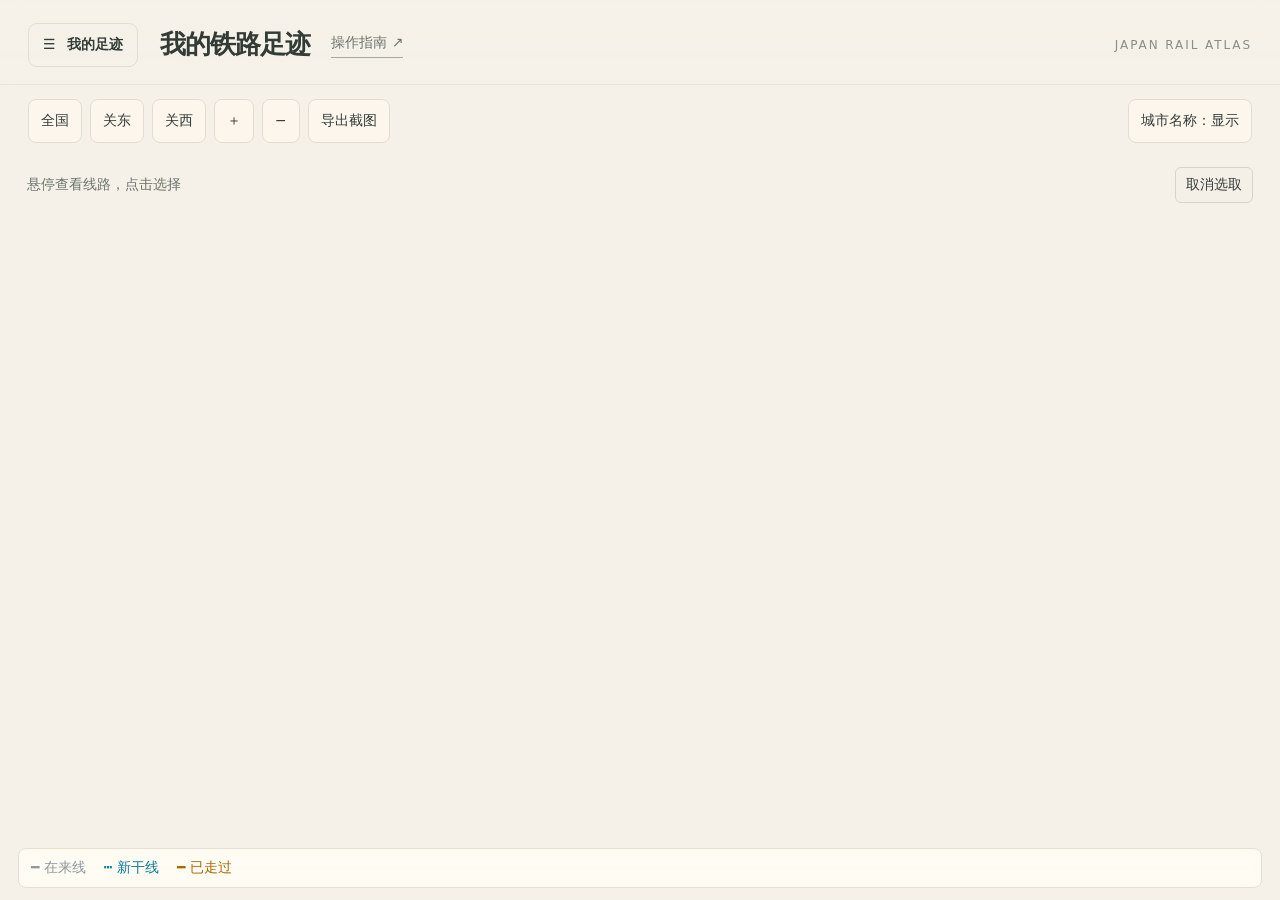
==== index.html @ 33109a73 "Publish Japan Rail Atlas for GitHub Pages" ====
<!doctype html><html lang="zh-CN"><head><meta http-equiv="Content-Security-Policy" content="default-src 'self'; script-src 'self'; style-src 'self' 'unsafe-inline'; img-src 'self' data: blob:; connect-src 'self'; object-src 'none'; base-uri 'self'; form-action 'none'"><meta name="referrer" content="strict-origin-when-cross-origin"><meta charset="utf-8"><meta name="viewport" content="width=device-width,initial-scale=1"><meta name="description" content="探索日本全国铁路，记录走过的线路与区间，查看覆盖率和旅行称号。"><title>日本铁路足迹 · Rail Atlas</title><link rel="icon" type="image/svg+xml" href="data:image/svg+xml,%3Csvg xmlns='http://www.w3.org/2000/svg' viewBox='0 0 32 32'%3E%3Crect width='32' height='32' rx='6' fill='%23113f49'/%3E%3Cpath d='M10 4v24M22 4v24M10 10h12M10 18h12M10 26h12' stroke='%23f6b84a' stroke-width='3'/%3E%3C/svg%3E"><link rel="stylesheet" href="style.css"><link rel="stylesheet" href="honors.css"><link rel="stylesheet" href="drawer.css"><link rel="stylesheet" href="atelier.css"><link rel="stylesheet" href="export.css"><link rel="stylesheet" href="polish.css"></head><body>
<header class="atlas-header"><button id="toggle-sidebar" class="drawer-toggle" aria-controls="sidebar" aria-expanded="false"><span aria-hidden="true">☰</span> 我的足迹</button><h1>我的铁路足迹</h1><a class="guide-link" href="guide.html">操作指南 <span aria-hidden="true">↗</span></a><span class="header-signature">JAPAN RAIL ATLAS</span></header>
<main><aside id="sidebar" aria-label="我的足迹" hidden><div class="drawer-heading"><h2>我的足迹</h2><button id="close-sidebar" aria-label="收起侧边栏">×</button></div><section class="stats"><span>全国覆盖率</span><strong id="ratio">0.00%</strong><progress id="progress" max="100" value="0"></progress><p id="distance">正在载入铁路数据…</p><div class="rank-heading"><span id="rank-medal" class="rank-medal" aria-hidden="true"></span><div><div class="award" id="title">旅程待启</div><small id="rank-metal"></small></div></div><div id="extra-honors" aria-live="polite"></div><p id="next-title"></p></section>
<section class="regional"><h3>JR 六区踏破</h3><div id="region-progress"></div><p id="secret-progress"></p></section></aside>
<section class="map-area"><nav aria-label="地图控制"><button data-view="all">全国</button><button data-view="tokyo">关东</button><button data-view="kansai">关西</button><button id="plus" aria-label="放大">＋</button><button id="minus" aria-label="缩小">−</button><button id="open-export">导出截图</button><button id="toggle-cities" aria-pressed="true">城市名称：显示</button></nav><div id="mapwrap"><svg id="map" role="img" aria-label="日本铁路地图，可拖动缩放、点击线路"></svg><div id="nearby" hidden></div><section id="line-card" class="line-card" role="dialog" aria-modal="false" aria-labelledby="line-name" hidden><div class="card-heading"><div><span class="eyebrow">YOUR NEXT MEMORY</span><h2 id="line-name"></h2><p id="line-info"></p></div><button id="close-card" aria-label="关闭线路卡片">×</button></div><div class="card-body"><p id="notice" role="status" aria-live="polite"></p><section class="journey"><h3>添加已乘区间</h3><label for="board">上车站</label><input id="board" type="search" list="board-stations" placeholder="输入站名查找或选择" autocomplete="off"><datalist id="board-stations"></datalist><label for="alight">下车站</label><input id="alight" type="search" list="alight-stations" placeholder="输入站名查找或选择" autocomplete="off"><datalist id="alight-stations"></datalist><p id="journey-info" role="status"></p><div class="actions"><button id="mark-journey" class="primary" disabled>＋ 添加这段</button><button id="remove-journey">清空选择</button></div><div class="actions whole-line-actions"><button id="fit">定位这条线</button><button class="primary" id="mark-line">标记整线</button><button id="unmark-line">取消标记整线</button></div><div id="journey-list" aria-live="polite"></div></section><details class="switch-line"><summary>查找其他线路</summary><label for="search">查找线路或运营商</label><input id="search" type="search" placeholder="例如 山手、近畿、東海道"><label for="choice">线路</label><select id="choice"></select><p id="search-count" class="muted"></p></details><details class="more-actions"><summary>更多操作</summary><p id="line-progress"></p><label class="check"><input type="checkbox" id="section-mode">在地图上选择区间</label><label for="section-choice">选择区间</label><select id="section-choice"><option value="">请选择区间</option></select><section id="section-panel" hidden><h3 id="section-name"></h3><p id="section-info"></p><button id="mark-section">标记这个区间</button></section><details><summary>沿线车站</summary><p id="stations"></p></details>
</details></div></section><div class="hoverbar"><span id="hover" role="status">悬停查看线路，点击选择</span><button id="clear-selection">取消选取</button></div><div class="legend"><span>━ 在来线</span><span>┅ 新干线</span><span class="gold">━ 已走过</span></div></div></section></main>
<dialog id="export-dialog" aria-labelledby="export-heading"><div class="export-heading"><div><span class="eyebrow">A JOURNEY TO KEEP</span><h2 id="export-heading">把旅程收藏成一张图</h2></div><button id="close-export" aria-label="关闭截图导出">×</button></div><label for="export-range">截图范围</label><select id="export-range"><option value="national">日本全图</option><option value="current">当前地图范围</option><option value="custom">自定义框选</option></select><button id="choose-crop" hidden>在地图上框选</button><p id="crop-summary"></p><label class="check"><input type="checkbox" id="include-honors" checked>显示覆盖率与荣誉称号</label><div class="actions"><button id="render-export" class="primary">生成预览</button><button id="download-export" disabled>下载 PNG</button></div><p id="export-status" role="status" aria-live="polite"></p><img id="export-preview" alt="铁路足迹截图预览" hidden><section class="backup"><h3>足迹备份</h3><p class="backup-help">保存已乘线路与区间，换个设备也能续写旅程。</p><div class="actions"><button id="export">下载足迹文件</button><button id="import">上传足迹文件</button></div><input id="file" type="file" accept=".json,application/json" hidden><div id="import-preview" hidden><p id="import-info"></p><button id="apply-import" class="primary">合并导入</button><button id="cancel-import">取消</button></div><p id="backup-status" role="status" aria-live="polite"></p></section></dialog><noscript>请启用JavaScript以使用地图与足迹功能。</noscript><script src="d3.min.js"></script><script src="data.js"></script><script src="journey.js"></script><script src="cities.js"></script><script src="secret-lines.js"></script><script src="honors.js"></script><script src="picking.js"></script><script src="app.js"></script><script src="export.js"></script><script src="polish.js"></script></body></html>
---- style.css ----
[hidden]{display:none!important}*{box-sizing:border-box}body{margin:0;color:#173a43;background:#edf3f4;font:16px/1.55 system-ui,"Microsoft YaHei",sans-serif}header{padding:18px 26px;background:#103d49;color:white;display:flex;align-items:center;justify-content:space-between;gap:16px}h1{font-size:24px;font-weight:500;margin:4px 0}.brand{font-size:12px;letter-spacing:.14em;color:#c5dbde}.edition{font-size:14px;color:#c5dbde}main{display:grid;grid-template-columns:340px minmax(0,1fr)}aside{background:white;padding:22px;max-height:calc(100dvh - 145px);overflow:auto}h2{font-size:23px;margin:14px 0 4px}h3{font-size:17px}p{margin:8px 0;font-size:14px}label{display:block;font-size:14px;margin:14px 0 5px}select,input[type=search]{width:100%;font:inherit;padding:10px;border:1px solid #b8cbd0;border-radius:6px;background:white;color:inherit}button{font:inherit;font-size:14px;padding:10px 12px;cursor:pointer;border:1px solid #b8cbd0;border-radius:6px;background:white;color:#173a43}button:hover{background:#edf6f7}button:focus-visible,input:focus-visible,select:focus-visible{outline:3px solid #dd9c2e;outline-offset:2px}button:disabled{opacity:.45;cursor:default}.primary{background:#126a7b;color:white}.primary:hover{background:#0e5260}.actions{display:flex;flex-wrap:wrap;gap:7px}.stats{padding-bottom:20px;border-bottom:1px solid #d4e0e3;margin-bottom:20px}.stats>span{font-size:14px}.stats strong{display:block;font-size:46px;font-weight:500;letter-spacing:-.04em}.stats progress{display:block;width:100%;height:8px;accent-color:#b97a0c}.award{display:inline-block;background:#fff1d2;color:#6c4600;padding:5px 13px;margin:12px 0 0;border-radius:20px;font-weight:600}.muted,details{color:#526b73;font-size:14px}details{margin:14px 0}summary{cursor:pointer}.check{display:flex;align-items:center;gap:8px}.check input{width:18px;height:18px}#section-panel{border-left:3px solid #d4992b;padding-left:12px}.backup{border-top:1px solid #d4e0e3;margin-top:20px}#notice{color:#914300;overflow-wrap:anywhere}.map-area{min-width:0;background:#dfedf1;position:relative}.map-area nav{display:flex;gap:7px;padding:12px;flex-wrap:wrap}#mapwrap{height:calc(100dvh - 200px);min-height:470px;position:relative;overflow:hidden}svg{width:100%;height:100%;touch-action:none}#hover{position:absolute;top:5px;left:18px;right:18px;background:#fffffff0;padding:9px 12px;border-radius:6px;font-size:14px;pointer-events:none}.legend{position:absolute;bottom:12px;left:18px;right:18px;display:flex;gap:18px;background:#fffffff0;padding:8px 12px;font-size:14px;pointer-events:none}.gold{color:#a76800}.land{fill:#f6f8f4;stroke:#c0d2d1;stroke-width:.7}.route{fill:none;stroke:#527f84;stroke-width:1.3;vector-effect:non-scaling-stroke;pointer-events:none}.fast{stroke:#087a98;stroke-width:4}.core{fill:none;stroke:white;stroke-width:1.1;stroke-dasharray:5 4;vector-effect:non-scaling-stroke;pointer-events:none}.selected{fill:none;stroke:#046f87;stroke-width:4;vector-effect:non-scaling-stroke;pointer-events:none}.travel{fill:none;stroke:#d69a28;stroke-width:5;vector-effect:non-scaling-stroke;pointer-events:none}.hit,.section-hit{fill:none;stroke:transparent;stroke-width:12;vector-effect:non-scaling-stroke;cursor:pointer}.section-hit:hover{stroke:#e76a39;stroke-width:5}.station{fill:white;stroke:#126a7b;stroke-width:1.5}.station-label{font-size:12px;fill:#173a43;stroke:#f6f8f4;stroke-width:3;paint-order:stroke;pointer-events:none}footer{padding:12px 24px;font-size:12px}a{color:#086d85}#import-preview{background:#edf6f7;padding:10px;margin-top:10px}@media(max-width:760px){header{padding:14px;display:block}.edition{display:block}main{display:flex;flex-direction:column}.map-area{order:-1}#mapwrap{height:52dvh;min-height:330px}aside{max-height:none;padding:18px}.stats strong{font-size:38px}footer{padding:12px 18px}.legend{gap:10px;font-size:12px}}

/* Journey-focused release */
.route:not(.fast){stroke:#a9b1b6;stroke-width:1.6}.hit{stroke-width:24}.stats{background:linear-gradient(135deg,#103d49,#146376);color:#fff;padding:22px;border-radius:14px}.stats strong{font-size:64px;font-weight:850;line-height:1.15;letter-spacing:-.055em;margin:8px 0}.stats .award{font-size:26px;font-weight:850;background:#ffd16a;color:#493000;padding:8px 18px;border-radius:8px}.stats p,.stats details{color:#deedf0}.stats>span{font-weight:600}.stats details{font-size:13px}.journey{padding:15px 0;border-bottom:1px solid #d4e0e3;margin-bottom:16px}.journey h3{margin:4px 0}.journey-preview{fill:none;stroke:#ef7739;stroke-width:6;vector-effect:non-scaling-stroke;pointer-events:none}.city-layer{pointer-events:none}.city-label{font:600 12px system-ui;fill:#4a535a;stroke:#fff;stroke-width:3.5;paint-order:stroke}.city-dot{fill:#596d77;stroke:white;stroke-width:1}.city-leader{stroke:#758c97;stroke-width:.7;opacity:.65}#nearby{position:absolute;z-index:4;top:52px;left:18px;max-width:360px;max-height:270px;overflow:auto;padding:12px;background:#fff;border:1px solid #a8c0c8;border-radius:8px;box-shadow:0 5px 20px #173a4328}#nearby button{display:block;width:100%;text-align:left;margin:4px 0}#nearby p{margin:0 0 5px}.stats progress{margin:12px 0}@media(max-width:760px){.stats strong{font-size:58px}.stats .award{font-size:26px}} 

.legend span:first-child{color:#8c999f}.legend span:nth-child(2){color:#087a98}

#toggle-cities{margin-left:auto;white-space:nowrap}#toggle-cities[aria-pressed="false"]{background:#edf3f4;color:#60747b}.trip-row{padding:10px 0;border-bottom:1px solid #d4e0e3;display:flex;align-items:center;gap:8px}.trip-row .trip-preview{flex:1;text-align:left;border:0;background:#edf6f7}.trip-row .trip-remove{color:#8f3d1f}.trip-row small{display:block;font-size:12px}.trip-empty{color:#63777e;font-size:14px}#journey-list h4{margin:18px 0 5px;font-size:15px}

.hoverbar{position:absolute;top:5px;left:18px;right:18px;display:flex;align-items:center;gap:10px;background:#fffffff0;border-radius:6px;padding:6px 9px}.hoverbar #hover{position:static;flex:1;padding:0;background:none;min-width:0}.hoverbar button{flex-shrink:0;padding:6px 10px}input:disabled{opacity:.5}
---- honors.css ----
body{--rank-dark:#33424a;--rank-page:#edf1f3;--rank-light:#9caeb8;--rank-shade:#354852;background:var(--rank-page)}
header{background:var(--rank-dark)}.brand,.edition{color:#fff;opacity:.82}.map-area{background:var(--rank-page)}aside{background:linear-gradient(var(--rank-page),#fff 850px)}
.stats{background:linear-gradient(135deg,var(--rank-dark),#172832);border:1px solid var(--rank-shade);box-shadow:0 9px 24px #18313a18}.stats .award{background:none;color:white;padding:0;margin:0;font-size:24px;line-height:1.35;border-radius:0}.rank-heading{display:flex;align-items:center;gap:12px;margin:18px 0 12px}.rank-heading>div{min-width:0}.rank-heading small{display:block;color:#e8ecf1;margin-top:5px;font-size:11px;letter-spacing:.06em}
.rank-medal{flex:0 0 58px;width:58px;height:66px;display:grid;place-items:center;position:relative;color:var(--rank-dark);border:2px solid var(--rank-light);border-radius:17px 17px 23px 23px;background:repeating-linear-gradient(112deg,#ffffff00 0px,#ffffff22 1px,#0000000d 2px,#ffffff00 3px),linear-gradient(135deg,var(--rank-shade) 0%,var(--rank-light) 30%,#fff 43%,var(--rank-light) 48%,var(--rank-shade) 70%,var(--rank-light) 100%);box-shadow:inset 0 0 0 3px #ffffff66,inset 0 0 0 5px #00000030,0 4px 8px #0005}.rank-medal svg{width:36px;height:36px;filter:drop-shadow(0 1px 0 #fff9)}[data-rank=complete] .rank-medal{background:linear-gradient(125deg,#938bad,#d5f7f0 25%,#fff 42%,#e8c9ee 56%,#d5e6ff 78%,#ba97b8)}
#extra-honors{display:flex;flex-wrap:wrap;gap:7px;margin:12px 0}.extra-honor{font-size:13px;font-weight:750;padding:5px 9px;border-radius:6px;border:1px solid #ffe7ac;background:#fff0cb;color:#584119;box-shadow:inset 0 1px #fff}.regional{border-bottom:1px solid #d4e0e3;padding-bottom:18px;margin-bottom:22px}.regional h3{margin:0 0 4px}.regional>p{font-size:12px;color:#536971}#region-progress{display:grid;grid-template-columns:repeat(2,minmax(0,1fr));gap:8px;margin:12px 0}.region-card{padding:10px 8px;border:1px solid #cbd7dc;background:#ffffffd9;border-radius:8px}.region-card>div{display:flex;justify-content:space-between;gap:3px;font-size:12px}.region-card b{color:var(--rank-dark);font-variant-numeric:tabular-nums}.region-card progress{display:block;width:100%;height:6px;margin:7px 0;accent-color:var(--rank-dark)}.region-card small{display:block;font-size:10px;color:#566971}.region-card.unlocked{border-color:#b68a34;background:#fff7df}#secret-progress{font-weight:700;color:var(--rank-dark);font-size:13px}#secret-lines{padding-left:20px;font-size:13px}.regional details{font-size:12px}.regional details p{font-size:12px}.rank-gallery-link{color:#edf5ff;font-size:12px}
---- drawer.css ----
main{display:block}body{height:100dvh;display:flex;flex-direction:column;overflow:hidden}header{flex-shrink:0;padding:14px 22px;gap:12px}header h1{font-size:22px}.drawer-toggle{margin-left:auto;flex-shrink:0;background:#ffffff18;color:white;border-color:#ffffff65}.drawer-toggle:hover{background:#ffffff30}main{flex:1;min-height:0}.map-area{height:100%;display:flex;flex-direction:column}.map-area nav{flex-shrink:0}#mapwrap{flex:1;height:auto;min-height:0}footer{flex-shrink:0;padding:8px 20px;font-size:11px}
aside#sidebar{position:fixed;z-index:30;top:0;bottom:0;left:0;width:min(370px,calc(100vw - 32px));height:100dvh;max-height:none;overflow:auto;overscroll-behavior:contain;box-shadow:10px 0 35px #122c4350;padding:0 20px 24px;border-right:1px solid #c5d2d6}.drawer-heading{position:sticky;top:0;z-index:2;display:flex;align-items:center;justify-content:space-between;gap:12px;padding:14px 0;margin-bottom:14px;background:var(--rank-page)}.drawer-heading h2{font-size:18px;margin:0}.drawer-heading button{padding:7px 11px;font-size:18px}.station{pointer-events:none}#map{cursor:grab}#map.is-pickable{cursor:pointer}#map.is-dragging{cursor:grabbing}.hit{pointer-events:none}#nearby{max-width:min(370px,calc(100% - 36px))}
@media(max-width:760px){header{display:flex;padding:10px 12px}header h1{font-size:17px}.brand{font-size:9px;letter-spacing:.06em}.drawer-toggle{font-size:12px;padding:9px}.map-area{order:initial}#mapwrap{height:auto;min-height:0}.map-area nav{gap:5px;padding:8px}.map-area nav button{padding:8px;font-size:12px}footer{font-size:9px;padding:6px 12px}.hoverbar{left:10px;right:10px}.hoverbar #hover{font-size:12px}.legend{left:10px;right:10px}.drawer-heading{padding-top:max(14px,env(safe-area-inset-top))}}
---- atelier.css ----
:root{--paper:#f5f1e8;--ink:#343c38;--muted:#767c73;--line:#dcd8ce;--surface:#fffcf5}body{background:var(--paper);color:var(--ink);font-family:Inter,"PingFang SC","Microsoft YaHei",system-ui,sans-serif}header.atlas-header{background:transparent;color:var(--ink);padding:23px 28px 17px;display:flex;align-items:center;gap:22px;border-bottom:1px solid #ddd7ca80}header.atlas-header h1{font-size:26px;font-weight:850;letter-spacing:-.045em;line-height:1.3;margin:0}.drawer-toggle{margin:0;color:var(--ink);background:none;border:1px solid var(--line);border-radius:9px;padding:10px 14px;font-weight:650;white-space:nowrap}.drawer-toggle:hover{background:#eae4d8}.drawer-toggle span{margin-right:7px}.guide-link{font-size:14px;color:#6c736a;text-decoration:none;border-bottom:1px solid #a9aa9e;padding-bottom:3px;white-space:nowrap}.guide-link:hover{color:#2d4c40}.header-signature{margin-left:auto;color:#8a8d82;letter-spacing:.16em;font-size:12px}.map-area{background:var(--paper)}.map-area nav{padding:14px 28px;gap:8px}.map-area nav button{background:#fffaf0aa;border-color:var(--line);border-radius:8px;color:var(--ink)}.map-area nav button:hover{background:#e9e3d6}.land{fill:#faf8f1;stroke:#d4d0c5}.route:not(.fast){stroke:#b6b6ac}.fast{stroke:#567f82}.selected{stroke:#326a72}.hoverbar,.legend{background:#fffdf4df;color:#6b756b;border:1px solid #e5dfd2;backdrop-filter:blur(8px);border-radius:8px}.hoverbar button{background:transparent;border-color:#d5d4c9;color:var(--ink)}.city-label{fill:#7b8075;stroke:#faf8f1}.station-label{stroke:#faf8f1}.city-dot{fill:#858f83}.city-leader{stroke:#9da592}
aside#sidebar{background:var(--surface);border-color:var(--line);box-shadow:10px 0 45px #3c382520;width:min(360px,calc(100vw - 28px));padding:0 24px 28px}.drawer-heading{background:var(--surface);border-bottom:1px solid var(--line);margin-bottom:24px;padding:19px 0}.drawer-heading h2{font-weight:800;font-size:20px}.drawer-heading button,#close-card{border:0;background:transparent;color:#697165;font-size:22px;padding:6px 10px}.stats{background:none;border:0;box-shadow:none;border-radius:0;padding:0 0 26px;border-bottom:1px solid var(--line);color:var(--ink)}.stats>span{color:#72796c;font-size:14px;font-weight:500}.stats strong{font-size:68px;letter-spacing:-.065em;font-weight:800}.stats p,.stats details{color:#70766c}.stats .award{color:var(--ink);font-weight:750;font-size:23px}.rank-heading small{color:#81867b;font-size:12px}.stats progress{accent-color:var(--rank-shade);height:5px}.rank-medal{flex-basis:52px;width:52px;height:61px}.extra-honor{border-color:#cfc4a2;color:#76643d;background:#f3edda;font-size:12px}.regional{border:0;margin:26px 0 0;padding:0}.regional h3{font-size:15px;color:#697160;letter-spacing:.03em}.region-card{border-color:#e5dfd1;background:#fffdf7;padding:13px 10px}.region-card>div{font-size:14px}.region-card small{font-size:12px}.region-card.unlocked{background:#f4ecd5;border-color:#c9b581}#secret-progress{font-size:13px;font-weight:500;margin-top:20px}
.line-card{position:absolute;z-index:12;width:330px;max-width:calc(100% - 24px);max-height:calc(100% - 118px);display:flex;flex-direction:column;background:var(--surface);border:1px solid #dcd6c8;border-radius:14px;box-shadow:0 14px 45px #403a2526;overflow:hidden}.card-heading{display:flex;justify-content:space-between;align-items:flex-start;gap:8px;padding:18px 18px 12px;border-bottom:1px solid #e6e0d5;flex-shrink:0}.eyebrow{font-size:10px;letter-spacing:.13em;color:#8c917e}.card-heading h2{font-size:22px;line-height:1.3;margin:6px 0;font-weight:780;overflow-wrap:anywhere}.card-heading p{font-size:12px;color:#7b8176;margin:0}.card-body{padding:0 18px 18px;overflow:auto;overscroll-behavior:contain;min-height:0}.card-body .journey{padding:14px 0;margin:0;border:0}.journey h3{font-size:15px;font-weight:650}.line-card label{font-size:13px;margin-top:10px}.line-card input[type=search],.line-card select{font-size:14px;padding:9px;background:#fffdf8;border-color:#d7d6c9;color:#414e43}.line-card button{font-size:13px;border-color:#d7d6c9;color:#475444}.line-card .primary{background:#526a59;border-color:#526a59;color:#fff}.line-card .primary:hover{background:#3c5544}.line-card .actions{margin-top:10px}.line-card #journey-info{font-size:12px;color:#808875;min-height:19px}.line-card .trip-empty{font-size:12px}.line-card #journey-list h4{font-size:13px;margin-top:14px}.line-card .trip-row{padding:6px 0}.line-card .trip-preview{background:#f0eee3}.line-card details{border-top:1px solid #e6e0d5;margin:10px 0 0;padding-top:10px;font-size:13px}.line-card summary{color:#6a7561}.line-card .backup{margin-top:14px}.line-card #notice{font-size:13px}.line-card #search-count{font-size:12px}#nearby{z-index:13;background:var(--surface);border-color:#dcd6c8;box-shadow:0 14px 45px #403a2526;border-radius:12px;max-height:calc(100% - 118px);width:310px;margin:0}#nearby button{background:#fffdf8;border-color:#e1dfd2;font-size:13px;color:#485b4a}
@media(max-width:760px){header.atlas-header{padding:13px 12px;gap:12px;flex-wrap:wrap}header.atlas-header h1{font-size:21px}.header-signature{display:none}.drawer-toggle{font-size:12px;padding:8px 10px}.drawer-toggle span{margin-right:3px}.guide-link{font-size:12px;margin-left:auto}.map-area nav{padding:10px 12px}.hoverbar{top:0}.hoverbar #hover{font-size:12px}.legend{font-size:11px;gap:12px}.stats strong{font-size:60px}}@media(max-width:600px){.line-card{bottom:46px;top:auto!important;left:12px!important;width:calc(100% - 24px);max-height:48%;border-radius:16px}.card-heading{padding:12px 16px 10px}.card-heading h2{font-size:19px;margin:4px 0}.eyebrow{display:none}.card-body{padding:0 16px 16px}.card-body .journey{padding-top:10px}.card-body .journey>h3{display:none}.line-card .journey label{margin-top:7px}.line-card #journey-list h4{margin-top:9px}#nearby{max-height:48%;bottom:46px;top:auto!important;left:12px!important;width:calc(100% - 24px);max-width:none}.line-card input[type=search]{font-size:16px}header.atlas-header h1{font-size:19px;letter-spacing:-.05em}}@media(max-width:370px){header.atlas-header{gap:8px}header.atlas-header h1{font-size:17px}.guide-link{font-size:12px}.drawer-toggle{padding:7px 8px}}

@media(min-width:601px){.line-card{max-height:min(570px,calc(100% - 118px))}}
@media(max-width:600px){.line-card .journey{display:grid;grid-template-columns:minmax(0,1fr) minmax(0,1fr);column-gap:12px}.line-card label[for=board]{grid-column:1;grid-row:1}.line-card label[for=alight]{grid-column:2;grid-row:1}.line-card #board{grid-column:1;grid-row:2;min-width:0}.line-card #alight{grid-column:2;grid-row:2;min-width:0}.line-card #journey-info,.line-card .journey>.actions,.line-card #journey-list{grid-column:1 / -1}.line-card #journey-list h4{margin-top:10px}.line-card .journey>.actions{margin-top:0}.line-card .journey datalist{display:none}}
---- export.css ----
.hoverbar{background:transparent;border:0;box-shadow:none;backdrop-filter:none;pointer-events:none}.hoverbar #hover{background:transparent;font-weight:500;text-shadow:0 1px 3px #f5f1e8,0 0 5px #f5f1e8}.hoverbar button{pointer-events:auto;background:#f5f1e8aa}#hover[data-kind="2"]{color:#247044;font-weight:800}#hover[data-kind="1"]{color:#216daa;font-weight:800}#hover[data-kind="5"]{color:#161616;font-weight:800}.whole-line-actions{border-top:1px solid #dfdccf;padding-top:10px;grid-column:1 / -1}.whole-line-actions button{flex:1;white-space:nowrap;padding:8px 5px;font-size:12px}.whole-line-actions .primary{background:#eef0e5;color:#45624b;border-color:#c9d1bf}
#export-dialog{width:min(520px,calc(100vw - 28px));max-height:90dvh;overflow:auto;border:1px solid #dbd5c7;border-radius:18px;padding:22px;background:#fffcf5;color:#343c38;box-shadow:0 20px 80px #2729193d}#export-dialog::backdrop{background:#29332466;backdrop-filter:blur(3px)}.export-heading{display:flex;justify-content:space-between;gap:15px;align-items:flex-start}.export-heading h2{font-size:23px;margin:6px 0}.export-heading button{border:0;background:none;font-size:22px}#export-dialog select{background:#fffdf8;border-color:#d8d6c9;font-size:15px}#export-dialog .primary{background:#526a59;border-color:#526a59}#export-dialog button{font-size:14px}#export-dialog .check{margin:18px 0}#export-preview{width:100%;height:auto;display:block;margin-top:18px;border:1px solid #e0dbce;border-radius:8px}#export-status,#crop-summary{font-size:13px;color:#737d6b}#choose-crop{margin-top:10px}.crop-layer{position:absolute;inset:0;z-index:24;cursor:crosshair;touch-action:none;overflow:hidden}.crop-rect{position:absolute;border:2px solid #4c7458;box-shadow:0 0 0 3000px #29332455;pointer-events:none;min-width:1px;min-height:1px}.crop-toolbar{position:absolute;top:12px;left:50%;transform:translateX(-50%);z-index:25;background:#fffcf5;border:1px solid #d4d4c3;padding:10px 12px;border-radius:10px;display:flex;align-items:center;gap:10px;box-shadow:0 5px 25px #3332;white-space:nowrap}.crop-toolbar span{font-size:13px}.crop-toolbar button{padding:8px;font-size:13px}@media(max-width:600px){.crop-toolbar{left:10px;right:10px;transform:none;flex-wrap:wrap;justify-content:center;white-space:normal}.crop-toolbar span{width:100%;text-align:center}#export-dialog{padding:18px}.export-heading h2{font-size:21px}.map-area nav{gap:5px}.map-area nav #toggle-cities{margin-left:0}}

#export-dialog .backup{border-top:1px solid #ddd6c7;margin-top:24px;padding-top:18px}#export-dialog .backup h3{font-size:17px;margin:0 0 8px}.backup-help,#backup-status,#import-info{font-size:13px;line-height:1.7;color:#737d6b}#export-dialog .backup button{flex:1}#import-preview{margin-top:12px;padding:12px;background:#f1eddf;border-radius:8px}
---- polish.css ----
/* ============================================================
   polish.css — 视觉精修与微交互层
   叠加于 atelier.css / export.css 之后，不改变既有结构，
   只做：设计令牌统一、动效手感、无障碍焦点、优雅降级。
   ============================================================ */

:root {
  /* 精修后的暖纸调色板（在原有基础上收敛对比与温度） */
  --paper: #f5f1e8;
  --paper-soft: #faf7f0;
  --surface: #fffcf5;
  --ink: #333b37;
  --ink-strong: #232a27;
  --muted: #767c73;
  --muted-soft: #969b8f;
  --line: #e2ddd1;
  --line-soft: #ebe6da;
  --moss: #526a59;
  --moss-deep: #3c5544;
  --moss-tint: #eef2ea;
  --gold: #b79755;
  --gold-soft: #d9c08a;
  --gold-ink: #6c4b1c;
  --shinkansen: #4d7d86;
  --jr: #5a7f6d;

  /* 动效节奏 */
  --ease-out: cubic-bezier(.22, .61, .36, 1);
  --ease-spring: cubic-bezier(.34, 1.56, .64, 1);
  --dur-fast: 140ms;
  --dur-med: 260ms;
  --dur-slow: 460ms;

  /* 阴影层级 */
  --shadow-1: 0 1px 2px rgba(60, 58, 37, .06);
  --shadow-2: 0 4px 14px rgba(60, 58, 37, .08);
  --shadow-3: 0 14px 40px rgba(60, 58, 37, .14);
  --shadow-4: 0 22px 70px rgba(60, 58, 37, .20);
}

/* ---------- 基底 ---------- */
html { -webkit-font-smoothing: antialiased; text-rendering: optimizeLegibility; }
body {
  font-variant-numeric: tabular-nums;
  letter-spacing: .002em;
}

/* ---------- 顶栏 ---------- */
header.atlas-header {
  background: linear-gradient(180deg, rgba(245, 241, 232, .92), rgba(245, 241, 232, .72));
  backdrop-filter: saturate(1.1) blur(10px);
  -webkit-backdrop-filter: saturate(1.1) blur(10px);
  position: relative;
  z-index: 20;
}

/* ---------- 按钮手感 ---------- */
.map-area nav button,
.drawer-toggle,
.guide-link,
.line-card button,
#export-dialog button,
.region-card,
.hoverbar button,
#nearby button {
  transition:
    transform var(--dur-fast) var(--ease-out),
    background-color var(--dur-fast) var(--ease-out),
    border-color var(--dur-fast) var(--ease-out),
    box-shadow var(--dur-med) var(--ease-out),
    color var(--dur-fast) var(--ease-out);
  will-change: transform;
}

.map-area nav button:hover,
.hoverbar button:hover,
#nearby button:hover {
  transform: translateY(-1px);
  box-shadow: var(--shadow-2);
}
.map-area nav button:active,
.hoverbar button:active,
#nearby button:active,
.line-card button:active,
#export-dialog button:active,
.drawer-toggle:active {
  transform: translateY(0) scale(.97);
  transition-duration: 60ms;
}

/* 主操作按钮：柔和抬升 + 微光 */
.primary {
  position: relative;
  box-shadow: inset 0 1px 0 rgba(255, 255, 255, .18), var(--shadow-1);
}
.primary:hover {
  transform: translateY(-1px);
  box-shadow: inset 0 1px 0 rgba(255, 255, 255, .2), var(--shadow-2);
}
.primary:active { transform: translateY(0) scale(.98); }

/* ---------- 焦点态（键盘可达） ---------- */
button:focus-visible,
input:focus-visible,
select:focus-visible,
a:focus-visible,
summary:focus-visible,
svg:focus-visible {
  outline: 2px solid var(--gold);
  outline-offset: 2px;
  border-radius: 6px;
}

/* ---------- 覆盖率数字 ---------- */
.stats strong {
  letter-spacing: -.065em;
  background: linear-gradient(180deg, var(--ink-strong) 0%, #4a524c 100%);
  -webkit-background-clip: text;
  background-clip: text;
  -webkit-text-fill-color: transparent;
}

/* 进度条：平滑增长 + 端点圆润 + 柔和光晕 */
.stats progress {
  height: 6px;
  border-radius: 999px;
  overflow: hidden;
  appearance: none;
  -webkit-appearance: none;
  border: 0;
  background: #e7e2d5;
}
.stats progress::-webkit-progress-bar { background: #e7e2d5; border-radius: 999px; }
.stats progress::-webkit-progress-value {
  background: linear-gradient(90deg, var(--moss), var(--shinkansen));
  border-radius: 999px;
  transition: width var(--dur-slow) var(--ease-out);
  box-shadow: 0 0 10px rgba(82, 106, 89, .35);
}
.stats progress::-moz-progress-bar {
  background: linear-gradient(90deg, var(--moss), var(--shinkansen));
  border-radius: 999px;
  transition: width var(--dur-slow) var(--ease-out);
}

/* ---------- 徽章光泽扫过 ---------- */
.rank-medal {
  position: relative;
  overflow: hidden;
  isolation: isolate;
}
.rank-medal::after {
  content: "";
  position: absolute;
  inset: -40%;
  background: linear-gradient(115deg, transparent 40%, rgba(255, 255, 255, .55) 50%, transparent 60%);
  transform: translateX(-120%);
  animation: medal-shine 4.2s var(--ease-out) infinite;
  mix-blend-mode: screen;
  pointer-events: none;
}
@keyframes medal-shine {
  0% { transform: translateX(-120%); }
  55%, 100% { transform: translateX(120%); }
}

/* 地区卡片：悬停抬升 */
.region-card {
  border-radius: 12px;
  cursor: default;
}
.region-card:hover {
  transform: translateY(-2px);
  box-shadow: var(--shadow-2);
  border-color: var(--gold-soft);
}
.region-card progress {
  height: 5px;
  border-radius: 999px;
  overflow: hidden;
  appearance: none;
  -webkit-appearance: none;
  border: 0;
  background: #e7e2d5;
}
.region-card progress::-webkit-progress-value { background: var(--moss); border-radius: 999px; transition: width var(--dur-slow) var(--ease-out); }
.region-card.unlocked progress::-webkit-progress-value { background: var(--gold); }

/* 附加荣誉徽章：轻微浮现 */
.extra-honor {
  transition: transform var(--dur-fast) var(--ease-spring), box-shadow var(--dur-med) var(--ease-out);
  animation: honor-pop var(--dur-slow) var(--ease-spring) both;
}
.extra-honor:hover { transform: translateY(-1px); box-shadow: var(--shadow-2); }
@keyframes honor-pop {
  from { opacity: 0; transform: translateY(6px) scale(.92); }
  to { opacity: 1; transform: translateY(0) scale(1); }
}

/* ---------- 地图 ---------- */
#mapwrap { position: relative; }
.land {
  fill: #faf8f1;
  transition: fill var(--dur-slow) var(--ease-out);
}
/* 悬停线路：可拾取时轻微加亮 */
#map.is-pickable .route:not(.fast) { transition: stroke-width var(--dur-fast) var(--ease-out), opacity var(--dur-fast); }
.route.selected {
  stroke: var(--moss);
  filter: drop-shadow(0 0 4px rgba(82, 106, 89, .35));
}
/* 已走过线路：柔和金色光晕 */
path.travel {
  stroke: #c29a4e;
  filter: drop-shadow(0 0 3px rgba(194, 154, 78, .45));
}
.station-label { font-weight: 600; }
.station { filter: drop-shadow(0 0 2px rgba(51, 59, 55, .5)); }

/* 拖拽手感 */
#map { cursor: grab; }
#map.is-dragging { cursor: grabbing; }

/* ---------- 线路卡片入场 ---------- */
.line-card:not([hidden]),
#nearby:not([hidden]) {
  animation: card-in var(--dur-med) var(--ease-spring) both;
  transform-origin: top center;
}
@keyframes card-in {
  from { opacity: 0; transform: translateY(10px) scale(.98); }
  to { opacity: 1; transform: translateY(0) scale(1); }
}

/* 卡片关闭按钮微交互 */
.card-heading button,
.drawer-heading button,
.export-heading button {
  border-radius: 8px;
}
.card-heading button:hover,
.drawer-heading button:hover,
.export-heading button:hover {
  background: rgba(82, 106, 89, .1);
  transform: rotate(90deg);
}

/* ---------- 侧边抽屉入场 ---------- */
aside#sidebar:not([hidden]) {
  animation: drawer-in var(--dur-med) var(--ease-out) both;
}
@keyframes drawer-in {
  from { opacity: 0; transform: translateX(-18px); }
  to { opacity: 1; transform: translateX(0); }
}

/* ---------- 对话框 ---------- */
#export-dialog[open] {
  animation: dialog-in var(--dur-med) var(--ease-spring) both;
}
@keyframes dialog-in {
  from { opacity: 0; transform: translateY(16px) scale(.97); }
  to { opacity: 1; transform: translateY(0) scale(1); }
}
#export-dialog::backdrop {
  background: rgba(41, 47, 34, .4);
  backdrop-filter: blur(4px);
  -webkit-backdrop-filter: blur(4px);
  animation: fade-in var(--dur-med) both;
}
@keyframes fade-in { from { opacity: 0; } to { opacity: 1; } }

/* ---------- 旅程行 ---------- */
.trip-row { transition: background var(--dur-fast) var(--ease-out); border-radius: 8px; padding: 8px; }
.trip-row:hover { background: var(--moss-tint); }
.trip-preview { transition: transform var(--dur-fast) var(--ease-out); }
.trip-preview:active { transform: scale(.99); }

/* ---------- 悬停提示条 ---------- */
.hoverbar #hover {
  transition: color var(--dur-fast) var(--ease-out), font-weight var(--dur-fast);
}

/* ---------- 图例 ---------- */
.legend span { transition: opacity var(--dur-fast); }

/* ---------- 尊重系统减弱动效偏好 ---------- */
@media (prefers-reduced-motion: reduce) {
  *, *::before, *::after {
    animation-duration: .01ms !important;
    animation-iteration-count: 1 !important;
    transition-duration: .01ms !important;
  }
  .rank-medal::after { display: none; }
}

/* ---------- 移动端：触控目标与手感 ---------- */
@media (max-width: 600px) {
  .map-area nav button { min-height: 40px; }
  .line-card:not([hidden]) { animation-duration: var(--dur-fast); }
}
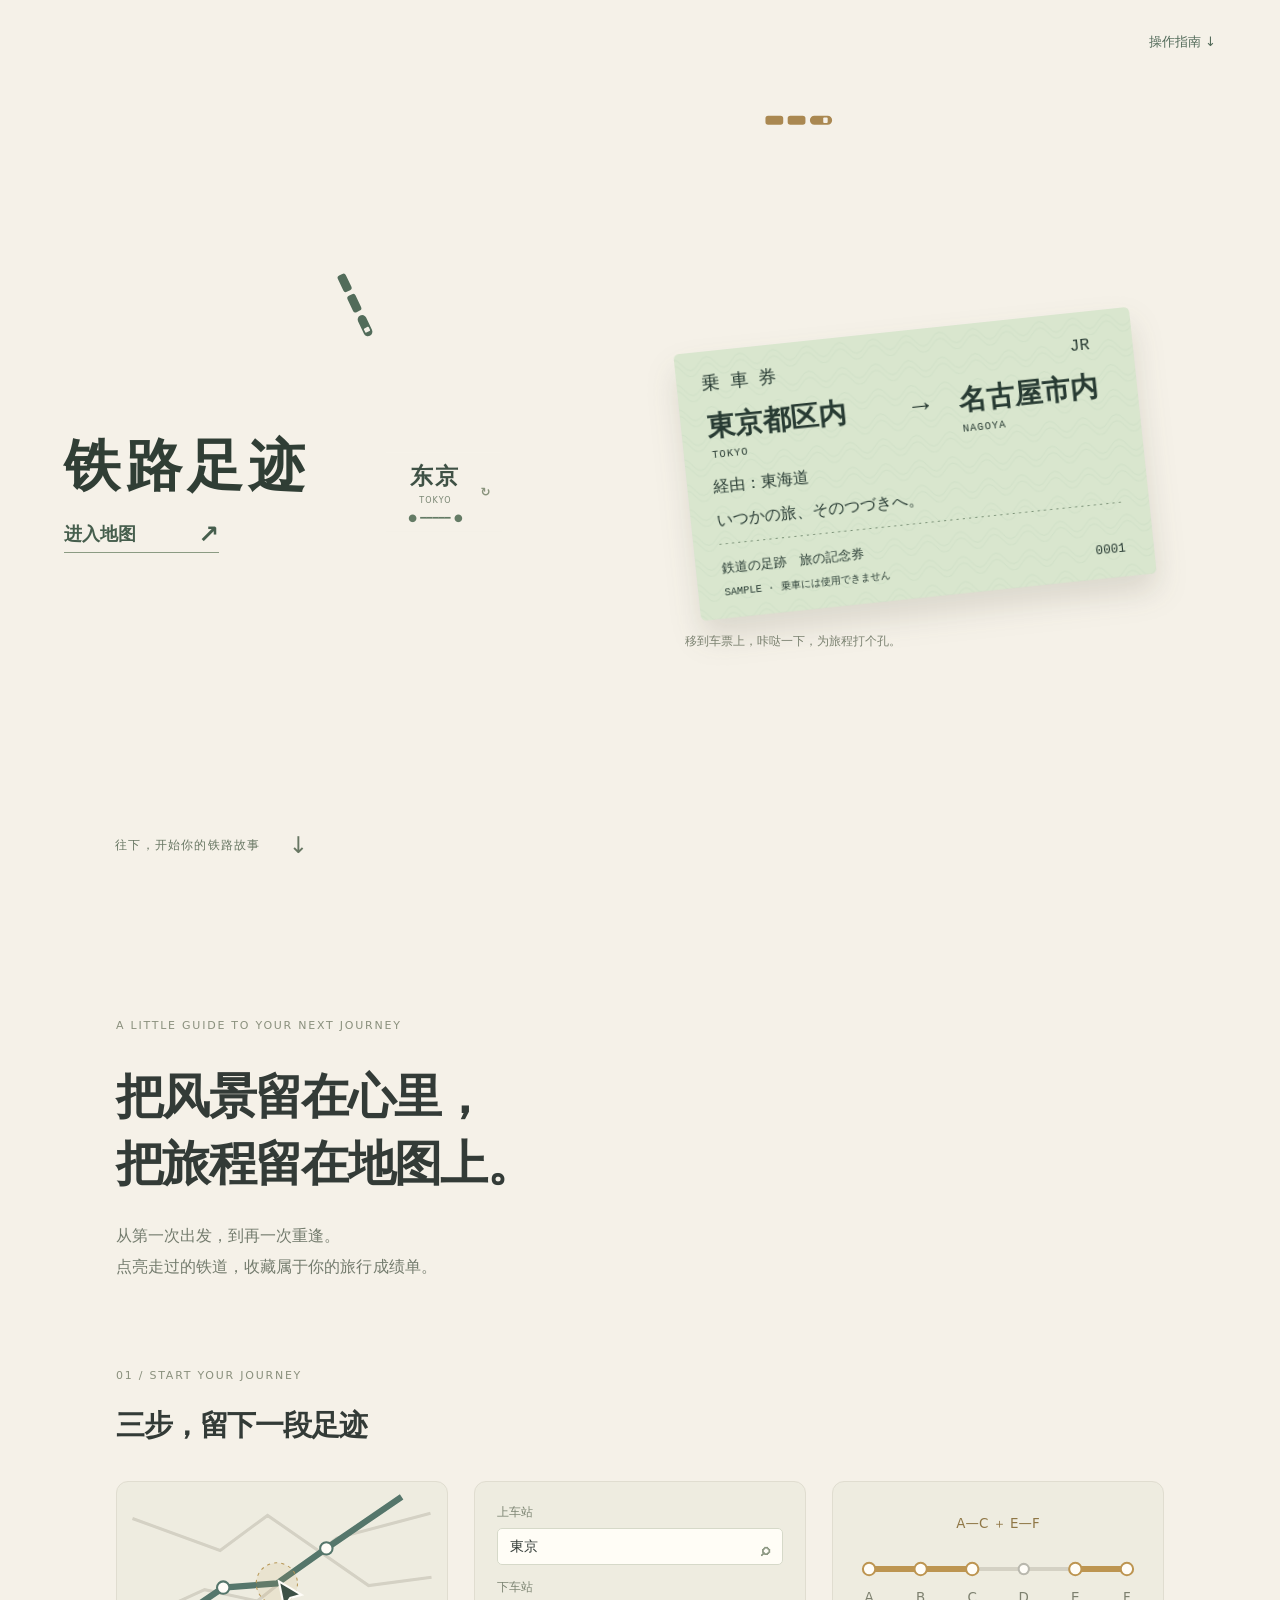
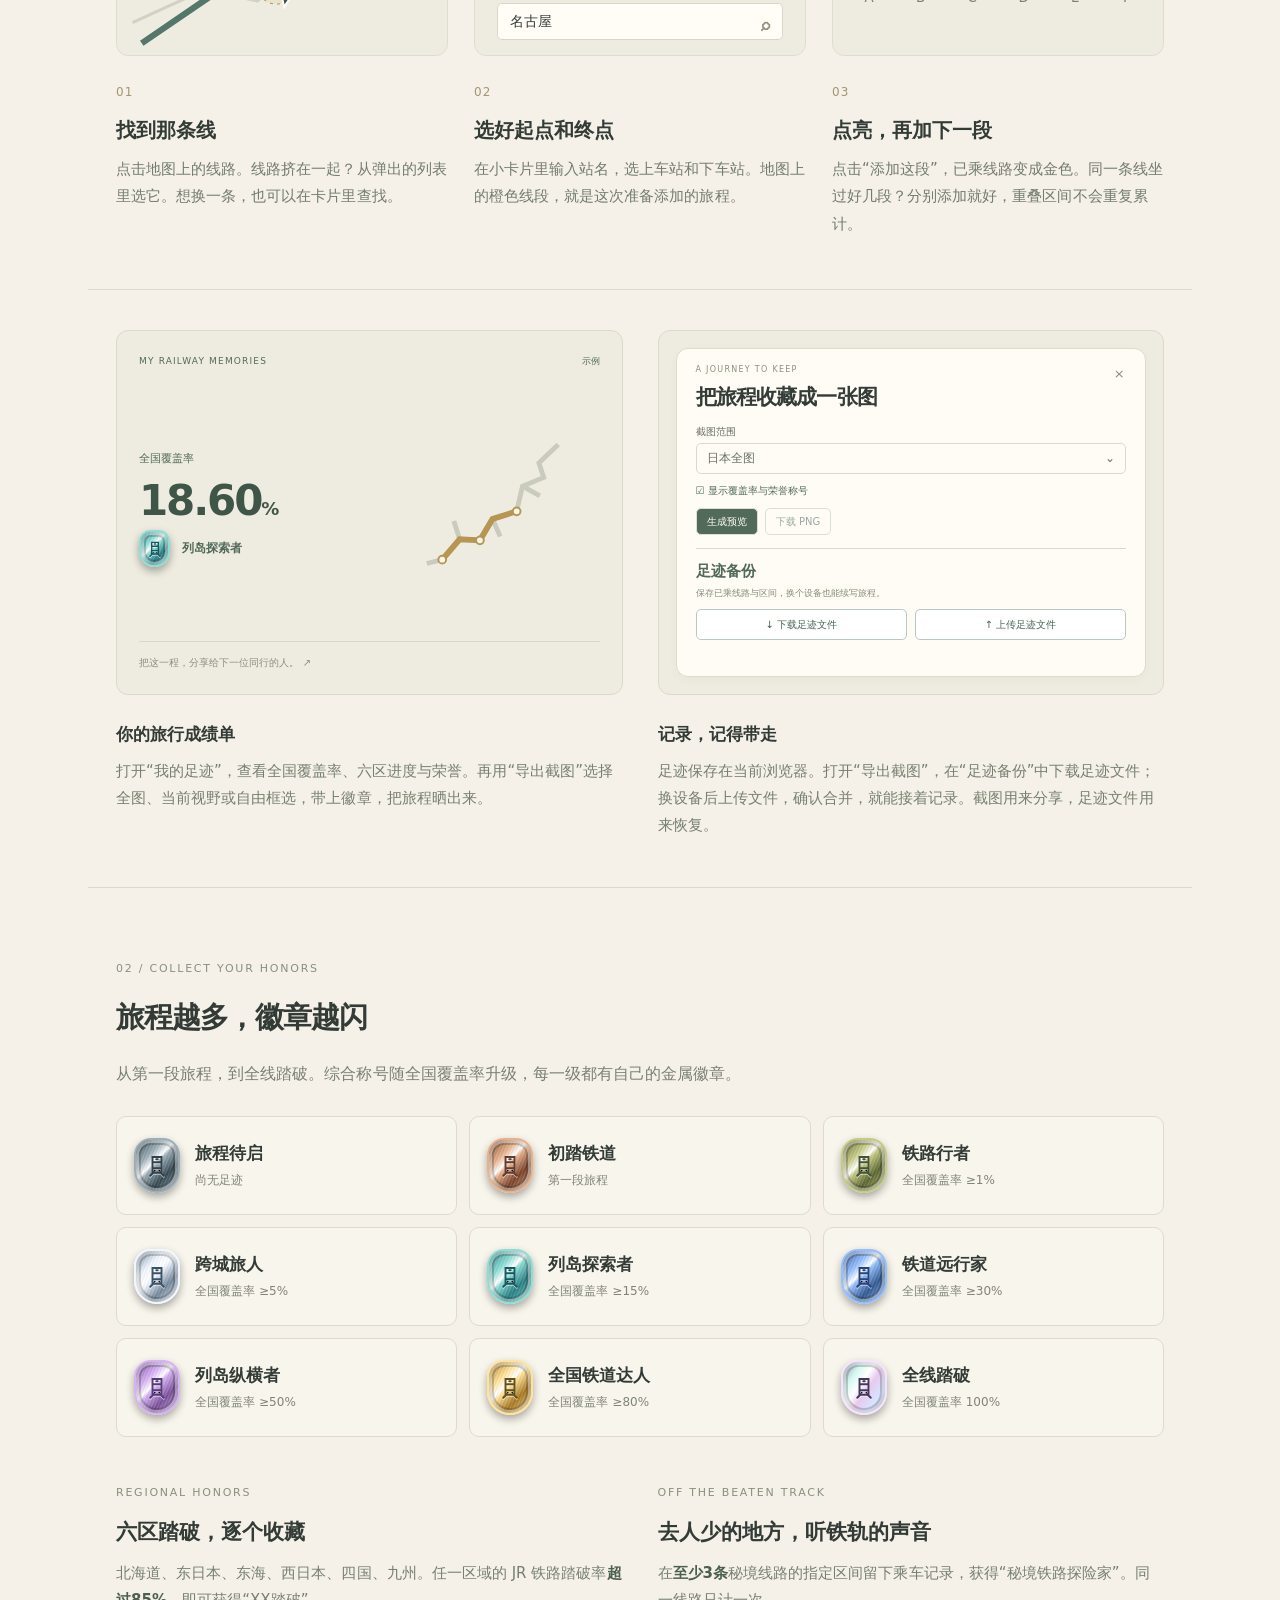
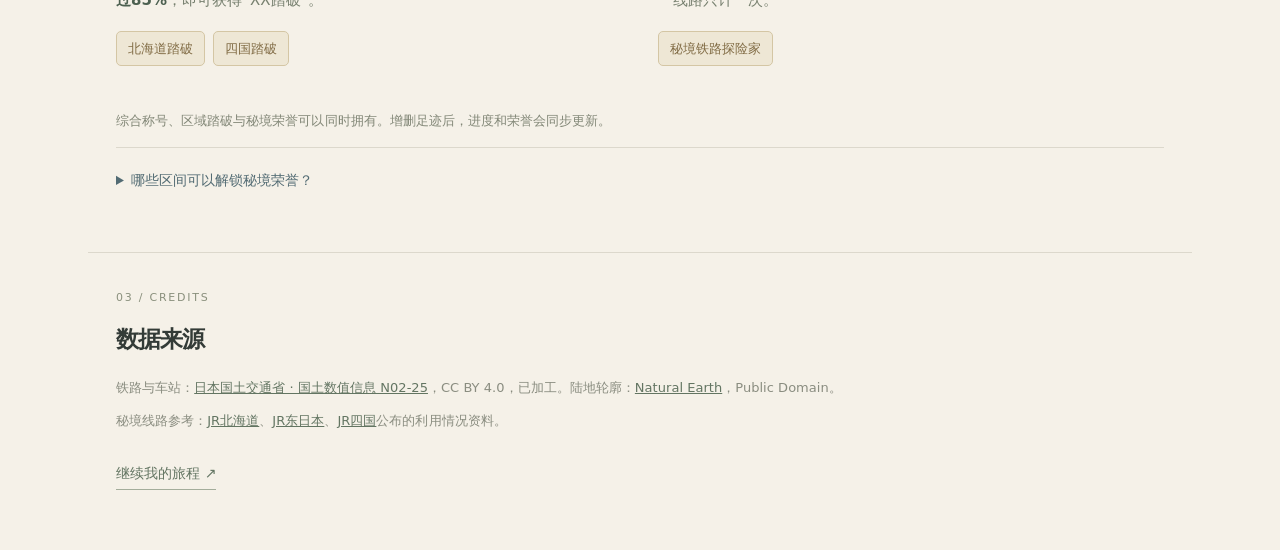
==== commit 8c56c78f: "Add files via upload" ====
--- a/index.html
+++ b/index.html
@@ -1,7 +1,22 @@
-<!doctype html><html lang="zh-CN"><head><meta http-equiv="Content-Security-Policy" content="default-src 'self'; script-src 'self'; style-src 'self' 'unsafe-inline'; img-src 'self' data: blob:; connect-src 'self'; object-src 'none'; base-uri 'self'; form-action 'none'"><meta name="referrer" content="strict-origin-when-cross-origin"><meta charset="utf-8"><meta name="viewport" content="width=device-width,initial-scale=1"><meta name="description" content="探索日本全国铁路，记录走过的线路与区间，查看覆盖率和旅行称号。"><title>日本铁路足迹 · Rail Atlas</title><link rel="icon" type="image/svg+xml" href="data:image/svg+xml,%3Csvg xmlns='http://www.w3.org/2000/svg' viewBox='0 0 32 32'%3E%3Crect width='32' height='32' rx='6' fill='%23113f49'/%3E%3Cpath d='M10 4v24M22 4v24M10 10h12M10 18h12M10 26h12' stroke='%23f6b84a' stroke-width='3'/%3E%3C/svg%3E"><link rel="stylesheet" href="style.css"><link rel="stylesheet" href="honors.css"><link rel="stylesheet" href="drawer.css"><link rel="stylesheet" href="atelier.css"><link rel="stylesheet" href="export.css"><link rel="stylesheet" href="polish.css"></head><body>
-<header class="atlas-header"><button id="toggle-sidebar" class="drawer-toggle" aria-controls="sidebar" aria-expanded="false"><span aria-hidden="true">☰</span> 我的足迹</button><h1>我的铁路足迹</h1><a class="guide-link" href="guide.html">操作指南 <span aria-hidden="true">↗</span></a><span class="header-signature">JAPAN RAIL ATLAS</span></header>
-<main><aside id="sidebar" aria-label="我的足迹" hidden><div class="drawer-heading"><h2>我的足迹</h2><button id="close-sidebar" aria-label="收起侧边栏">×</button></div><section class="stats"><span>全国覆盖率</span><strong id="ratio">0.00%</strong><progress id="progress" max="100" value="0"></progress><p id="distance">正在载入铁路数据…</p><div class="rank-heading"><span id="rank-medal" class="rank-medal" aria-hidden="true"></span><div><div class="award" id="title">旅程待启</div><small id="rank-metal"></small></div></div><div id="extra-honors" aria-live="polite"></div><p id="next-title"></p></section>
-<section class="regional"><h3>JR 六区踏破</h3><div id="region-progress"></div><p id="secret-progress"></p></section></aside>
-<section class="map-area"><nav aria-label="地图控制"><button data-view="all">全国</button><button data-view="tokyo">关东</button><button data-view="kansai">关西</button><button id="plus" aria-label="放大">＋</button><button id="minus" aria-label="缩小">−</button><button id="open-export">导出截图</button><button id="toggle-cities" aria-pressed="true">城市名称：显示</button></nav><div id="mapwrap"><svg id="map" role="img" aria-label="日本铁路地图，可拖动缩放、点击线路"></svg><div id="nearby" hidden></div><section id="line-card" class="line-card" role="dialog" aria-modal="false" aria-labelledby="line-name" hidden><div class="card-heading"><div><span class="eyebrow">YOUR NEXT MEMORY</span><h2 id="line-name"></h2><p id="line-info"></p></div><button id="close-card" aria-label="关闭线路卡片">×</button></div><div class="card-body"><p id="notice" role="status" aria-live="polite"></p><section class="journey"><h3>添加已乘区间</h3><label for="board">上车站</label><input id="board" type="search" list="board-stations" placeholder="输入站名查找或选择" autocomplete="off"><datalist id="board-stations"></datalist><label for="alight">下车站</label><input id="alight" type="search" list="alight-stations" placeholder="输入站名查找或选择" autocomplete="off"><datalist id="alight-stations"></datalist><p id="journey-info" role="status"></p><div class="actions"><button id="mark-journey" class="primary" disabled>＋ 添加这段</button><button id="remove-journey">清空选择</button></div><div class="actions whole-line-actions"><button id="fit">定位这条线</button><button class="primary" id="mark-line">标记整线</button><button id="unmark-line">取消标记整线</button></div><div id="journey-list" aria-live="polite"></div></section><details class="switch-line"><summary>查找其他线路</summary><label for="search">查找线路或运营商</label><input id="search" type="search" placeholder="例如 山手、近畿、東海道"><label for="choice">线路</label><select id="choice"></select><p id="search-count" class="muted"></p></details><details class="more-actions"><summary>更多操作</summary><p id="line-progress"></p><label class="check"><input type="checkbox" id="section-mode">在地图上选择区间</label><label for="section-choice">选择区间</label><select id="section-choice"><option value="">请选择区间</option></select><section id="section-panel" hidden><h3 id="section-name"></h3><p id="section-info"></p><button id="mark-section">标记这个区间</button></section><details><summary>沿线车站</summary><p id="stations"></p></details>
-</details></div></section><div class="hoverbar"><span id="hover" role="status">悬停查看线路，点击选择</span><button id="clear-selection">取消选取</button></div><div class="legend"><span>━ 在来线</span><span>┅ 新干线</span><span class="gold">━ 已走过</span></div></div></section></main>
-<dialog id="export-dialog" aria-labelledby="export-heading"><div class="export-heading"><div><span class="eyebrow">A JOURNEY TO KEEP</span><h2 id="export-heading">把旅程收藏成一张图</h2></div><button id="close-export" aria-label="关闭截图导出">×</button></div><label for="export-range">截图范围</label><select id="export-range"><option value="national">日本全图</option><option value="current">当前地图范围</option><option value="custom">自定义框选</option></select><button id="choose-crop" hidden>在地图上框选</button><p id="crop-summary"></p><label class="check"><input type="checkbox" id="include-honors" checked>显示覆盖率与荣誉称号</label><div class="actions"><button id="render-export" class="primary">生成预览</button><button id="download-export" disabled>下载 PNG</button></div><p id="export-status" role="status" aria-live="polite"></p><img id="export-preview" alt="铁路足迹截图预览" hidden><section class="backup"><h3>足迹备份</h3><p class="backup-help">保存已乘线路与区间，换个设备也能续写旅程。</p><div class="actions"><button id="export">下载足迹文件</button><button id="import">上传足迹文件</button></div><input id="file" type="file" accept=".json,application/json" hidden><div id="import-preview" hidden><p id="import-info"></p><button id="apply-import" class="primary">合并导入</button><button id="cancel-import">取消</button></div><p id="backup-status" role="status" aria-live="polite"></p></section></dialog><noscript>请启用JavaScript以使用地图与足迹功能。</noscript><script src="d3.min.js"></script><script src="data.js"></script><script src="journey.js"></script><script src="cities.js"></script><script src="secret-lines.js"></script><script src="honors.js"></script><script src="picking.js"></script><script src="app.js"></script><script src="export.js"></script><script src="polish.js"></script></body></html>
+<!doctype html><html lang="zh-CN"><head><meta http-equiv="Content-Security-Policy" content="default-src 'self'; script-src 'self'; style-src 'self' 'unsafe-inline'; img-src 'self' data: blob:; connect-src 'self'; object-src 'none'; base-uri 'self'; form-action 'none'"><meta name="referrer" content="strict-origin-when-cross-origin"><meta charset="utf-8"><meta name="viewport" content="width=device-width,initial-scale=1"><meta name="description" content="点亮日本铁路旅程，收藏自己的铁路足迹与旅行荣誉。"><title>铁路足迹 · 留下你的日本铁路旅程</title><link rel="stylesheet" href="style.css"><link rel="stylesheet" href="honors.css"><link rel="stylesheet" href="guide.css"><link rel="stylesheet" href="polish.css"><link rel="stylesheet" href="cover.css"></head><body class="cover-page">
+<a class="skip-cover" href="#instructions">跳至操作指南</a>
+<header class="cover-nav"><a href="#instructions">操作指南 ↓</a></header>
+<main><section class="cover" aria-labelledby="cover-title">
+<svg class="rail-network" viewBox="0 0 1440 900" preserveAspectRatio="none" aria-hidden="true"><defs><path id="track-a" d="M-40 40H270Q300 40 315 70L685 830Q700 860 730 860H1480"/><path id="track-b" d="M-40 860H270Q300 860 315 830L685 70Q700 40 730 40H1480"/></defs><g class="track track-green"><use href="#track-a"/></g><g class="track track-gold"><use href="#track-b"/></g><g class="cover-train" fill="#526c5a" stroke="#f5f1e8" stroke-width="2"><rect x="-43" y="-6" width="22" height="12" rx="4"/><rect x="-18" y="-6" width="22" height="12" rx="4"/><rect x="7" y="-6" width="27" height="12" rx="6"/><rect x="23" y="-3" width="5" height="6" rx="1" fill="#f5f1e8" stroke="none"/><animateMotion dur="24s" begin="-4s" repeatCount="indefinite" rotate="auto"><mpath href="#track-a"/></animateMotion></g><g class="cover-train" fill="#aa8851" stroke="#f5f1e8" stroke-width="2"><rect x="-43" y="-6" width="22" height="12" rx="4"/><rect x="-18" y="-6" width="22" height="12" rx="4"/><rect x="7" y="-6" width="27" height="12" rx="6"/><rect x="23" y="-3" width="5" height="6" rx="1" fill="#f5f1e8" stroke="none"/><animateMotion dur="29s" begin="-18s" repeatCount="indefinite" rotate="auto"><mpath href="#track-b"/></animateMotion></g></svg><button class="crossing-station" id="crossing-station" title="点击切换站名" aria-label="当前站名：东京，点击切换"><span class="station-sign"><span id="crossing-name" aria-live="polite">东京</span><small id="station-roman">TOKYO</small><span class="station-platform" aria-hidden="true">● ━━━━━ ●</span></span><span class="station-switch" aria-hidden="true">↻</span></button>
+<div class="cover-copy"><h1 id="cover-title">铁路足迹</h1><a class="enter-map" href="map.html">进入地图 <span>↗</span></a></div>
+<div class="ticket-scene">
+<button class="souvenir-ticket" id="punch-ticket" aria-label="给纪念车票打孔" aria-describedby="ticket-hint">
+<svg viewBox="0 0 440 258" role="img" aria-label="JR 纸质乘车券风格纪念票，东京至名古屋">
+<defs><pattern id="ticket-pattern" width="32" height="24" patternUnits="userSpaceOnUse"><path d="M-8 12Q0 0 8 12T24 12T40 12M-8 18Q0 6 8 18T24 18T40 18" fill="none" stroke="#739c8620" stroke-width=".8"/></pattern><mask id="ticket-cut"><rect width="440" height="258" fill="white"/><g id="ticket-holes"></g></mask></defs>
+<g mask="url(#ticket-cut)"><rect x="1" y="1" width="438" height="256" rx="5" fill="#d9e6ce"/><rect x="1" y="1" width="438" height="256" rx="5" fill="url(#ticket-pattern)"/>
+<g fill="#283b33" font-family="'MS Gothic','Yu Gothic',monospace"><text x="25" y="37" font-size="17">乗 車 券</text><text x="398" y="37" font-size="16" text-anchor="end">JR</text><text x="26" y="82" font-size="27" font-weight="700" id="ticket-from">東京都区内</text><text x="223" y="82" font-size="27">→</text><text x="268" y="82" font-size="27" font-weight="700" id="ticket-to">名古屋市内</text><text x="28" y="103" font-size="10" letter-spacing="1" id="ticket-from-en">TOKYO</text><text x="269" y="103" font-size="10" letter-spacing="1" id="ticket-to-en">NAGOYA</text><text x="26" y="136" font-size="15" id="ticket-via">経由：東海道</text><text x="26" y="168" font-size="15">いつかの旅、そのつづきへ。</text><path d="M26 186H414" stroke="#7c9278" stroke-dasharray="2 4"/><text x="26" y="213" font-size="12">鉄道の足跡　旅の記念券</text><text x="26" y="235" font-size="10">SAMPLE · 乗車には使用できません</text><text x="412" y="233" text-anchor="end" font-size="12">0001</text></g></g><g id="punch-rims" fill="none" stroke="#53604b" stroke-width="2.5"></g></svg></button>
+<p id="ticket-hint">移到车票上，咔哒一下，为旅程打个孔。</p><span id="punch-status" class="sr-only" role="status" aria-live="polite"></span><button id="reset-ticket" class="reset-ticket" hidden>换一张车票 ↺</button></div>
+<a class="scroll-guide" href="#instructions"><span>往下，开始你的铁路故事</span><b>↓</b></a>
+</section><section class="intro" id="instructions"><span class="eyebrow">A LITTLE GUIDE TO YOUR NEXT JOURNEY</span><h2>把风景留在心里，<br>把旅程留在地图上。</h2><p>从第一次出发，到再一次重逢。<br>点亮走过的铁道，收藏属于你的旅行成绩单。</p></section><section class="steps-section" aria-labelledby="steps-title"><div class="section-heading"><span>01 / START YOUR JOURNEY</span><h2 id="steps-title">三步，留下一段足迹</h2></div><div class="steps">
+<article><div class="diagram"><svg viewBox="0 0 320 165" role="img" aria-label="点击地图上的线路示意"><path d="M15 135L85 103 136 114 213 53 304 29M15 34L100 65 146 31 244 99 305 91" fill="none" stroke="#d4d1c4" stroke-width="3"/><path d="M24 155L103 101 155 97 203 63 276 13" fill="none" stroke="#55766b" stroke-width="6"/><g fill="#fffdf8" stroke="#55766b" stroke-width="2"><circle cx="103" cy="101" r="6"/><circle cx="203" cy="63" r="6"/></g><circle cx="155" cy="97" r="20" fill="#c5a05a20" stroke="#b79755" stroke-dasharray="3 4"/><path d="M157 95l5 25 6-9 11-3z" fill="#3d5146" stroke="#fffdf8" stroke-width="2"/></svg></div><span class="step-number">01</span><h3>找到那条线</h3><p>点击地图上的线路。线路挤在一起？从弹出的列表里选它。想换一条，也可以在卡片里查找。</p></article>
+<article><div class="diagram station-demo"><span>上车站</span><div>東京 <b>⌕</b></div><span>下车站</span><div>名古屋 <b>⌕</b></div></div><span class="step-number">02</span><h3>选好起点和终点</h3><p>在小卡片里输入站名，选上车站和下车站。地图上的橙色线段，就是这次准备添加的旅程。</p></article>
+<article><div class="diagram"><svg viewBox="0 0 320 165" role="img" aria-label="多个不连续区间可以分别点亮"><path d="M35 83H285" stroke="#d4d1c4" stroke-width="4"/><path d="M35 83H135M235 83H285" stroke="#bd9551" stroke-width="6"/><g fill="#fffdf8" stroke="#bd9551" stroke-width="2"><circle cx="35" cy="83" r="6"/><circle cx="85" cy="83" r="6"/><circle cx="135" cy="83" r="6"/><circle cx="235" cy="83" r="6"/><circle cx="285" cy="83" r="6"/></g><circle cx="185" cy="83" r="5" fill="#fffdf8" stroke="#b9b8ae" stroke-width="2"/><g fill="#7d806f" font-size="13" text-anchor="middle"><text x="35" y="115">A</text><text x="85" y="115">B</text><text x="135" y="115">C</text><text x="185" y="115">D</text><text x="235" y="115">E</text><text x="285" y="115">F</text></g><text x="160" y="43" text-anchor="middle" fill="#8f7746" font-size="13">A—C ＋ E—F</text></svg></div><span class="step-number">03</span><h3>点亮，再加下一段</h3><p>点击“添加这段”，已乘线路变成金色。同一条线坐过好几段？分别添加就好，重叠区间不会重复累计。</p></article>
+</div></section>
+<section class="tips"><article><div class="story-visual score-visual" role="img" aria-label="示例旅行成绩单：全国覆盖率18.6%，列岛探索者徽章，金色已乘线路"><div class="score-heading">MY RAILWAY MEMORIES <span>示例</span></div><div class="score-layout"><div><small>全国覆盖率</small><strong>18.60<span>%</span></strong><div class="score-honor"><span id="sample-medal" class="rank-medal" aria-hidden="true"></span><b>列岛探索者</b></div></div><svg viewBox="0 0 160 150" aria-hidden="true"><path d="M143 12l-20 19 5 15-22 9-6 26-25 8-13 22-21-1-18 21-16 4M106 55l18 10M75 89l8 18M41 110l-6-19" fill="none" stroke="#c9cbbc" stroke-width="5"/><path d="M100 81L75 89 62 111 41 110 23 131" fill="none" stroke="#b79553" stroke-width="6"/><g fill="#fbf8f0" stroke="#b79553" stroke-width="2"><circle cx="100" cy="81" r="4"/><circle cx="62" cy="111" r="4"/><circle cx="23" cy="131" r="4"/></g></svg></div><div class="score-footer">把这一程，分享给下一位同行的人。 ↗</div></div><h3>你的旅行成绩单</h3><p>打开“我的足迹”，查看全国覆盖率、六区进度与荣誉。再用“导出截图”选择全图、当前视野或自由框选，带上徽章，把旅程晒出来。</p></article>
+<article><div class="story-visual backup-visual" role="img" aria-label="导出截图窗口示意：足迹备份位于生成预览下方，包含下载足迹文件和上传足迹文件两个按钮"><div class="mini-dialog"><div class="mini-kicker">A JOURNEY TO KEEP <span>×</span></div><strong>把旅程收藏成一张图</strong><div class="mini-range">截图范围 <div>日本全图 <span>⌄</span></div></div><div class="mini-check">☑ 显示覆盖率与荣誉称号</div><div class="mini-actions"><span>生成预览</span><span>下载 PNG</span></div><div class="mini-backup"><b>足迹备份</b><small>保存已乘线路与区间，换个设备也能续写旅程。</small><div><span>↓ 下载足迹文件</span><span>↑ 上传足迹文件</span></div></div></div></div><h3>记录，记得带走</h3><p>足迹保存在当前浏览器。打开“导出截图”，在“足迹备份”中下载足迹文件；换设备后上传文件，确认合并，就能接着记录。截图用来分享，足迹文件用来恢复。</p></article></section><section class="honors-section"><div class="section-heading"><span>02 / COLLECT YOUR HONORS</span><h2>旅程越多，徽章越闪</h2><p>从第一段旅程，到全线踏破。综合称号随全国覆盖率升级，每一级都有自己的金属徽章。</p></div><div id="honor-grid"></div><div class="extra-rules"><article><span class="small-label">REGIONAL HONORS</span><h3>六区踏破，逐个收藏</h3><p>北海道、东日本、东海、西日本、四国、九州。任一区域的 JR 铁路踏破率<strong>超过85%</strong>，即可获得“XX踏破”。</p><div class="example-badges"><span>北海道踏破</span><span>四国踏破</span></div></article><article><span class="small-label">OFF THE BEATEN TRACK</span><h3>去人少的地方，听铁轨的声音</h3><p>在<strong>至少3条</strong>秘境线路的指定区间留下乘车记录，获得“秘境铁路探险家”。同一线路只计一次。</p><div class="example-badges"><span>秘境铁路探险家</span></div></article></div><p class="honor-note">综合称号、区域踏破与秘境荣誉可以同时拥有。增删足迹后，进度和荣誉会同步更新。</p><details class="secret-guide"><summary>哪些区间可以解锁秘境荣誉？</summary><ul id="guide-secret-lines"></ul></details></section>
+<footer><div class="section-heading"><span>03 / CREDITS</span><h2>数据来源</h2></div><p>铁路与车站：<a href="https://nlftp.mlit.go.jp/ksj/gml/datalist/KsjTmplt-N02-2025.html">日本国土交通省 · 国土数值信息 N02-25</a>，CC BY 4.0，已加工。陆地轮廓：<a href="https://www.naturalearthdata.com/">Natural Earth</a>，Public Domain。</p><p>秘境线路参考：<a href="https://www.jrhokkaido.co.jp/corporate/region/pdf/jyoukyou/transition.pdf">JR北海道</a>、<a href="https://www.jreast.co.jp/press/2025/20251027_ho01.pdf">JR东日本</a>、<a href="https://www.jr-shikoku.co.jp/04_company/disclose/pdf/average/2024.pdf">JR四国</a>公布的利用情况资料。</p><a class="back-map" href="map.html">继续我的旅程 ↗</a></footer></main><script src="secret-lines.js"></script><script src="honors.js"></script><script src="guide.js"></script><script src="cover.js"></script></body></html>
--- a/guide.css
+++ b/guide.css
@@ -0,0 +1 @@
+:root{--paper:#f5f1e8;--ink:#343c38;--muted:#767c73}*{box-sizing:border-box}body{background:var(--paper);color:var(--ink);font-family:Inter,"PingFang SC","Microsoft YaHei",system-ui,sans-serif;line-height:1.8}header{background:none;color:var(--ink);max-width:1160px;margin:auto;padding:26px 28px;border-bottom:1px solid #dcd8cc}.guide-brand{font-size:22px;font-weight:850;letter-spacing:-.04em;color:var(--ink);text-decoration:none}.back-map{color:#637562;font-size:14px;text-decoration:none;border-bottom:1px solid #a4ad9b;padding-bottom:3px}main{display:block;max-width:1104px;margin:0 auto;padding:0 28px}.intro{padding:78px 0 70px}.eyebrow,.section-heading>span,.small-label{font-size:11px;letter-spacing:.16em;color:#8a907d}.intro h1{font-size:clamp(38px,5.5vw,66px);font-weight:850;line-height:1.2;letter-spacing:-.055em;margin:22px 0}.intro p{font-size:17px;line-height:1.9;color:#747c6e}.start-link{display:inline-flex;gap:40px;padding:12px 20px;background:#526a59;color:#fffdf3;text-decoration:none;font-size:15px;border-radius:7px;margin-top:24px}.section-heading h2{font-size:29px;letter-spacing:-.04em;font-weight:750;margin:10px 0 16px}.section-heading p{font-size:16px;color:#7a8172;max-width:700px}.steps{display:grid;grid-template-columns:repeat(3,minmax(0,1fr));gap:26px}.steps article{min-width:0}.diagram{height:175px;background:#eeece0;border:1px solid #e0ddd0;border-radius:12px;overflow:hidden;margin:14px 0 21px}.diagram svg{width:100%;height:100%;touch-action:auto}.station-demo{padding:15px 22px}.station-demo>span{font-size:12px;color:#7d8573}.station-demo>div{font-size:14px;background:#fffdf6;border:1px solid #d6d9c9;padding:5px 12px;border-radius:5px;margin:2px 0 7px}.station-demo b{float:right;font-size:17px;color:#8b9680}.step-number{font-size:12px;letter-spacing:.1em;color:#a39675}.steps h3{font-size:20px;margin:6px 0;font-weight:700}.steps p{font-size:15px;line-height:1.85;color:#737c6d}.tips{display:grid;grid-template-columns:1fr 1fr;gap:45px;padding:34px 0;margin:42px 0 65px;border-top:1px solid #dcd8cc;border-bottom:1px solid #dcd8cc}.tips h3{font-size:17px;margin:0}.tips p{font-size:15px;color:#77806f}.honors-section{padding-bottom:45px}#honor-grid{display:grid;grid-template-columns:repeat(3,minmax(0,1fr));gap:12px;margin:28px 0}.honor-tile{padding:21px 17px;border:1px solid #dfdacd;border-radius:10px;background:#fffdf640;display:flex;gap:15px;align-items:center}.honor-tile h3{font-size:17px;line-height:1.3;margin:0 0 7px;font-weight:700}.honor-tile p{font-size:12px;line-height:1.5;color:#7f8577;margin:0}.honor-tile .rank-medal{width:46px;height:55px;flex-basis:46px}.honor-tile .rank-medal svg{width:30px;height:30px}.extra-rules{display:grid;grid-template-columns:1fr 1fr;gap:35px;margin-top:40px}.extra-rules h3{font-size:21px;margin:8px 0}.extra-rules p{font-size:15px;color:#77806f}.extra-rules strong{font-weight:750;color:#4c6050}.example-badges{display:flex;gap:8px;margin:17px 0}.example-badges span{font-size:13px;padding:5px 11px;background:#eee7d5;border:1px solid #d4c6a4;color:#806b44;border-radius:5px}.honor-note{color:#828777;font-size:13px;margin-top:26px}.secret-guide{border-top:1px solid #dcd8cc;padding-top:20px;font-size:14px}.secret-guide li{margin:12px 0;font-size:14px}.secret-guide small{display:block;color:#7b8274;font-size:13px}footer{border-top:1px solid #dcd8cc;padding:34px 0 60px}footer .section-heading h2{font-size:23px}footer p{font-size:13px;color:#8a8d80;line-height:1.9}footer a{color:#637562}footer>.back-map{display:inline-block;margin-top:20px}@media(max-width:800px){#honor-grid{grid-template-columns:repeat(2,minmax(0,1fr))}.steps{gap:16px}.steps h3{font-size:18px}.diagram{height:150px}.station-demo{padding:8px 16px}}@media(max-width:600px){header{display:flex;padding:18px 20px;gap:10px}.guide-brand{font-size:19px}main{padding:0 20px}.intro{padding:48px 0}.intro p{font-size:16px}.steps{grid-template-columns:1fr;gap:28px}.diagram{height:180px;max-width:360px}.station-demo{padding:14px 26px}.section-heading h2{font-size:25px}.tips,.extra-rules{grid-template-columns:1fr;gap:22px}.tips{margin:36px 0 46px}#honor-grid{gap:8px}.honor-tile{padding:15px 10px;gap:9px;flex-direction:column;align-items:flex-start}.honor-tile h3{font-size:16px}.honor-tile p{font-size:12px}.extra-rules h3{font-size:20px}}
--- a/cover.css
+++ b/cover.css
@@ -0,0 +1,22 @@
+html{scroll-behavior:smooth}.cover-page{background:#f5f1e8}.cover-page main{max-width:none;padding:0;display:block}.cover-nav{height:84px;max-width:none;margin:0 5vw;padding:20px 0;border-bottom:1px solid #dcd8cc;background:transparent;display:flex}.cover-nav a{color:#526a59;text-decoration:none;font-size:13px}.cover-nav .guide-brand{font-size:18px;letter-spacing:.08em}.cover{position:relative;isolation:isolate;min-height:640px;height:calc(100svh - 84px);max-height:1100px;overflow:hidden;display:grid;grid-template-columns:1fr 1fr;align-items:center;padding:0 9vw;gap:7vw}.cover-copy{position:relative;z-index:2;padding-bottom:105px}.cover-copy h1{font-size:clamp(52px,6.5vw,100px);font-weight:850;letter-spacing:.1em;line-height:1.25;margin:24px 0 32px;color:#303e35;white-space:nowrap}.cover-copy h1 span{display:block;font-size:15px;letter-spacing:.27em;font-weight:400;color:#7a8073;margin-top:22px}.cover-copy p{font-size:12px;letter-spacing:.09em;margin-top:20px;color:#8a8e80}.enter-map{display:inline-flex;align-items:center;gap:62px;text-decoration:none;color:#465e4d;font-weight:650;font-size:18px;border-bottom:1px solid #8b9b83;padding:10px 0;transition:gap .2s}.enter-map:hover{gap:78px}.enter-map span{font-size:25px}.rail{position:absolute;z-index:-1;pointer-events:none}.rail-horizontal{height:9px;left:0;right:0;top:65%;background:#647b65;border-top:2px solid #f5f1e8;border-bottom:2px solid #f5f1e8;box-shadow:0 -1px #647b65,0 1px #647b65}.rail-vertical{width:8px;top:-10%;bottom:-10%;left:53%;background:#c0a271;border-left:2px solid #f5f1e8;border-right:2px solid #f5f1e8;box-shadow:-1px 0 #c0a271,1px 0 #c0a271;transform:rotate(17deg)}.crossing{position:absolute;top:calc(65% - 11px);left:calc(53% - 3.05% - 10px);width:24px;height:24px;border:4px solid #647b65;border-radius:50%;background:#f5f1e8}.ticket-scene{position:relative;z-index:2;align-self:center;margin-top:50px;max-width:460px}.ticket-caption{display:block;color:#89907c;font-size:12px;letter-spacing:.18em;margin-bottom:25px}.souvenir-ticket{display:block;width:100%;padding:0;border:0;border-radius:5px;background:none!important;box-shadow:none;transform:rotate(-6deg);transition:transform .3s;filter:drop-shadow(0 17px 15px #40402b25);cursor:url('punch-cursor.svg') 12 9,crosshair}.souvenir-ticket:hover{transform:rotate(-3deg) translateY(-5px);background:none}.souvenir-ticket svg{display:block;width:100%;height:auto;pointer-events:none;touch-action:manipulation}.souvenir-ticket:active{transform:rotate(-3deg) translateY(0)}.ticket-scene>p{color:#7c8372;font-size:12px;margin:33px 0 0;min-height:24px}.reset-ticket{margin-top:8px;border:0;border-bottom:1px solid #bbbcae;border-radius:0;padding:2px 0;background:none;color:#6b7763;font-size:12px}.scroll-guide{position:absolute;bottom:34px;left:9vw;display:flex;align-items:center;gap:28px;color:#687763;text-decoration:none;font-size:12px;letter-spacing:.1em}.scroll-guide b{font-size:23px;font-weight:400}.cover-edition{position:absolute;right:5vw;bottom:42px;font-size:10px;letter-spacing:.1em;color:#949785}.cover-page main>section:not(.cover),.cover-page main>footer{max-width:1104px;margin-left:auto;margin-right:auto;padding-left:28px;padding-right:28px}.cover-page .intro{padding-top:110px;padding-bottom:70px;scroll-margin-top:20px}.intro h2{font-size:clamp(30px,4vw,48px);line-height:1.4;letter-spacing:-.035em;margin:24px 0}.cover-page .intro p{font-size:16px}.cover-page .tips{gap:35px;padding-top:40px;padding-bottom:40px}.story-visual{height:260px;background:#eeece0;border:1px solid #ddd9ca;border-radius:12px;padding:22px;margin-bottom:24px;color:#526a59;overflow:hidden}.score-heading{font-size:9px;letter-spacing:.13em;display:flex;justify-content:space-between}.score-heading>span{letter-spacing:0}.score-layout{display:grid;grid-template-columns:1.25fr 1fr;align-items:center;height:173px}.score-layout small{font-size:11px}.score-layout strong{font-size:42px;line-height:1.4;display:block;color:#3f5547;letter-spacing:-.05em}.score-layout strong span{font-size:18px}.score-layout svg{width:100%;height:145px}.score-honor{display:flex;align-items:center;gap:12px;font-size:12px}.score-honor .rank-medal{width:31px;height:37px;flex-basis:31px}.score-honor .rank-medal svg{width:22px;height:22px}.score-footer{border-top:1px solid #d9d7c8;padding-top:12px;font-size:10px;color:#8b8e7e}.transfer{height:173px;display:flex;align-items:center;justify-content:space-between;gap:12px}.device{border:1px solid #aab39e;border-radius:9px;width:95px;height:113px;background:#faf7ee;display:flex;flex-direction:column;justify-content:center;text-align:center;gap:9px;box-shadow:3px 4px 0 #d8dacb}.device span{font-size:12px}.device i{color:#b79755;font-size:19px;transform:rotate(-22deg)}.device small{font-size:10px;color:#8e9382}.file-transfer{text-align:center;font-size:10px}.file-transfer>b{display:block;background:#faf7ee;border:1px solid #c5c8b7;padding:8px 17px;margin:5px 0;font-size:13px}.file-transfer small{font-size:10px;color:#a18f63}.sr-only{position:absolute;width:1px;height:1px;overflow:hidden;clip-path:inset(50%)}.skip-cover{position:fixed;top:-100px;z-index:20;background:#fff;padding:12px}.skip-cover:focus{top:8px}a:focus-visible{outline:2px solid #b79755;outline-offset:5px}
+@media(max-width:700px){.cover-nav{height:68px;margin:0 22px}.cover{height:auto;min-height:calc(100svh - 68px);grid-template-columns:1fr;padding:65px 30px 115px;gap:40px}.cover-copy{padding:0}.cover-copy h1{font-size:54px;margin:18px 0}.cover-copy h1 span{font-size:12px;letter-spacing:.15em;margin-top:13px}.cover-copy .eyebrow{font-size:9px}.cover-copy p{display:none}.enter-map{font-size:16px}.ticket-scene{width:83%;max-width:360px;margin:0 0 0 auto}.ticket-caption{margin-bottom:15px;font-size:10px}.ticket-scene>p{font-size:10px;margin-top:25px}.rail-horizontal{top:69%}.rail-vertical{left:23%;transform:rotate(12deg)}.crossing{display:none}.scroll-guide{left:30px;bottom:25px;font-size:11px}.cover-edition{display:none}.cover-page main>section:not(.cover),.cover-page main>footer{padding-left:22px;padding-right:22px}.cover-page .intro{padding-top:75px}.cover-page .tips{gap:34px}.story-visual{height:260px;padding:20px}.score-layout strong{font-size:40px}}
+@media(prefers-reduced-motion:reduce){html{scroll-behavior:auto}.souvenir-ticket,.enter-map{transition:none}}
+@media(max-width:700px){.rail-vertical{top:44%;left:18%;transform:rotate(12deg)}}
+/* Minimal cover revision */
+.cover-nav{justify-content:flex-end;border-bottom:0}.cover-copy{padding-bottom:150px}.cover-copy h1{margin:0 0 30px}.rail-network{position:absolute;inset:0;width:100%;height:100%;z-index:-1;pointer-events:none}.rail-network path{fill:none;stroke-width:5;stroke-linejoin:round;vector-effect:non-scaling-stroke}.rail-green{stroke:#647b65}.rail-gold{stroke:#b99d71}.rail-network circle{fill:#f5f1e8;stroke:#647b65;stroke-width:4}.ticket-scene{margin-top:80px}.backup-visual{height:330px;padding:17px;background:#eeece0}.score-visual{height:330px;display:flex;flex-direction:column;justify-content:space-between}.score-layout{height:225px}.mini-dialog{background:#fffcf5;border:1px solid #e0dacc;border-radius:12px;padding:15px 19px;height:100%;box-shadow:0 3px 10px #4e554309}.mini-kicker{font-size:8px;letter-spacing:.16em;color:#8a907d}.mini-kicker span{float:right;font-size:13px}.mini-dialog>strong{display:block;font-size:21px;margin:5px 0 12px;letter-spacing:-.04em;color:#343c38}.mini-range{font-size:10px;color:#677063}.mini-range>div{margin-top:4px;padding:5px 10px;border:1px solid #dcd8cc;border-radius:5px;font-size:12px}.mini-range span{float:right}.mini-check{font-size:10px;margin:9px 0}.mini-actions{display:flex;gap:7px;font-size:10px}.mini-actions span{padding:5px 10px;border:1px solid #d9dfd8;border-radius:5px;color:#9ba7a4}.mini-actions span:first-child{background:#526a59;color:#fffdf5}.mini-backup{border-top:1px solid #ded8cc;margin-top:13px;padding-top:10px}.mini-backup b{font-size:15px}.mini-backup small{display:block;font-size:9px;margin:3px 0 8px;color:#858d78}.mini-backup>div{display:flex;gap:8px}.mini-backup>div>span{flex:1;text-align:center;padding:7px 3px;border:1px solid #b8c9c4;border-radius:5px;font-size:10px;background:#fff;color:#496455}@media(max-width:700px){.cover-copy{padding:0}.cover-copy h1{margin-bottom:18px}.ticket-scene{margin-top:12px}.rail-network{top:35%;height:65%;width:180%;left:-55%}.mini-dialog{padding:15px 12px}.mini-dialog>strong{font-size:20px}.mini-backup small{font-size:8px}}
+.cover-copy{transform:translateY(-65px)}.backup-visual,.score-visual{height:365px}.mini-dialog{line-height:1.55}.mini-dialog>strong{margin-bottom:10px}@media(max-width:700px){.cover-copy{transform:none}}
+
+/* Tracks frame the cover; the station sits on their shared crossing. */
+.rail-network{inset:0;width:100%;height:100%}.rail-network path{stroke:none}.track{fill:none;stroke-width:7;stroke-linejoin:round}.track-green{stroke:#647b65}.track-gold{stroke:#b99d71}.track use{vector-effect:non-scaling-stroke}.track .track-sleepers{stroke-width:15;stroke-dasharray:2 12}.track .track-center{stroke:#f5f1e8;stroke-width:3}.cover-copy{align-self:start;margin-top:14vh;transform:none;padding:0}.cover-copy h1{font-size:clamp(48px,5.5vw,80px)}.ticket-scene{margin-top:0}.crossing-station{position:absolute;left:34.722%;top:50%;transform:translate(-50%,-50%);z-index:3;display:flex;align-items:center;gap:9px;background:#f5f1e8;color:#3f5145;border:1px solid #a5ad97;border-radius:3px;padding:10px 17px;font-size:23px;font-weight:650;box-shadow:0 0 0 7px #f5f1e8;cursor:pointer}.crossing-station:hover{background:#eae7dc}.station-switch{font-size:15px;color:#89937c}.crossing-station:focus-visible{outline:2px solid #526a59;outline-offset:9px}
+@media(max-width:700px){.cover{min-height:780px;display:flex;flex-direction:column;align-items:stretch;justify-content:flex-start;padding-top:45px;gap:120px}.cover-copy{margin-top:0;align-self:auto}.cover-copy h1{font-size:52px}.rail-network{inset:auto 0 70px;top:260px;width:100%;height:calc(100% - 330px)}.crossing-station{left:34.722%;top:calc(50% + 95px);font-size:17px;padding:8px 11px}.ticket-scene{width:55%;margin:0 0 0 auto}.ticket-scene>p{margin-top:23px}.souvenir-ticket{transform:rotate(-4deg)}}
+.cover-copy{margin-left:-4vw;margin-top:20vh}.cover-copy h1{font-size:clamp(40px,4vw,58px)}@media(max-width:700px){.cover-copy{margin-left:0;margin-top:0}.cover-copy h1{font-size:52px}}
+
+/* Quiet route lines with tiny vector trains, no image or animation library. */
+.track{stroke-width:2;stroke-linecap:round;opacity:.65}.crossing-station{border:0;border-radius:0;background:transparent;box-shadow:none;text-shadow:0 0 6px #f5f1e8,0 0 12px #f5f1e8;transition:color .2s,transform .2s}.crossing-station:hover{background:transparent;color:#a47c3d;transform:translate(-50%,-50%) scale(1.09)}.station-switch{transition:transform .3s}.crossing-station:hover .station-switch{transform:rotate(90deg)}.crossing-station:active{transform:translate(-50%,-50%) scale(.98)}
+@media(prefers-reduced-motion:reduce){.cover-train{display:none}.crossing-station,.station-switch{transition:none}}
+
+/* Cover typography and a borderless station sign. */
+.track{stroke-width:3.5;opacity:.8}.cover-copy h1{font-size:clamp(44px,4.4vw,64px);margin-bottom:16px}.enter-map{padding:2px 0;line-height:1.25}.crossing-station{gap:8px;padding:9px 12px;background:#f5f1e8;text-shadow:none}.crossing-station:hover{background:#f5f1e8}.station-sign{display:flex;flex-direction:column;align-items:center;min-width:74px}.station-sign #crossing-name{line-height:1.3;letter-spacing:.12em}.station-sign small{font-size:8px;letter-spacing:.14em;font-weight:500;line-height:1.5;margin-top:3px;color:#788572}.station-platform{font-size:10px;line-height:1;color:#647b65;letter-spacing:0;margin-top:6px;white-space:nowrap}.crossing-station .station-switch{font-size:12px}
+@media(max-width:700px){.cover-copy h1{font-size:56px;margin-bottom:12px}.station-sign{min-width:57px}.station-sign small{font-size:7px}}
+/* Align the title block with the station and ticket on desktop. */
+@media(min-width:701px){.cover-copy{align-self:center;margin-top:0;transform:none}}
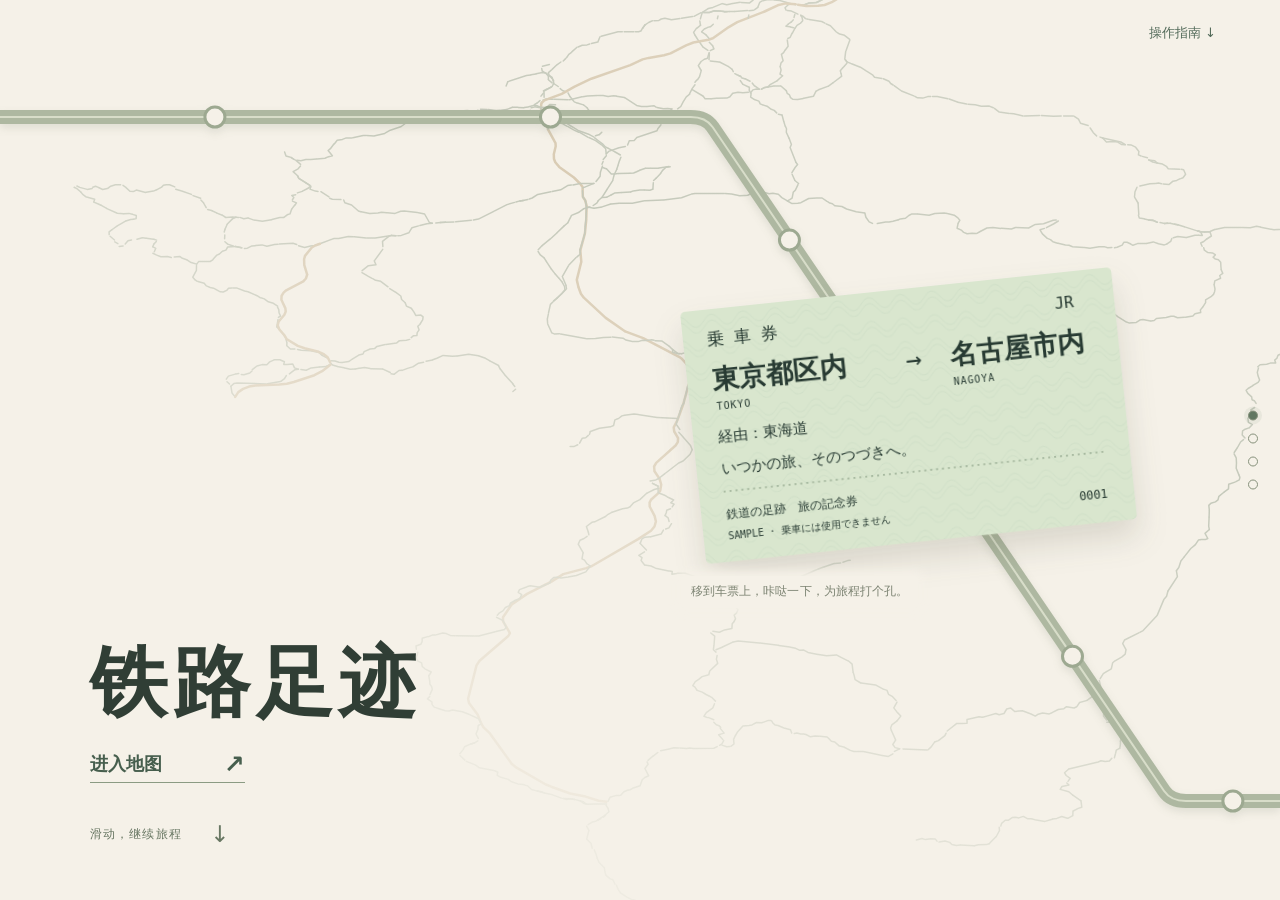
==== commit 3c4f2127: "Add files via upload" ====
--- a/index.html
+++ b/index.html
@@ -1,9 +1,8 @@
-<!doctype html><html lang="zh-CN"><head><meta http-equiv="Content-Security-Policy" content="default-src 'self'; script-src 'self'; style-src 'self' 'unsafe-inline'; img-src 'self' data: blob:; connect-src 'self'; object-src 'none'; base-uri 'self'; form-action 'none'"><meta name="referrer" content="strict-origin-when-cross-origin"><meta charset="utf-8"><meta name="viewport" content="width=device-width,initial-scale=1"><meta name="description" content="点亮日本铁路旅程，收藏自己的铁路足迹与旅行荣誉。"><title>铁路足迹 · 留下你的日本铁路旅程</title><link rel="stylesheet" href="style.css"><link rel="stylesheet" href="honors.css"><link rel="stylesheet" href="guide.css"><link rel="stylesheet" href="polish.css"><link rel="stylesheet" href="cover.css"></head><body class="cover-page">
+<!doctype html><html lang="zh-CN"><head><meta http-equiv="Content-Security-Policy" content="default-src 'self'; script-src 'self'; style-src 'self' 'unsafe-inline'; img-src 'self' data: blob:; connect-src 'self'; object-src 'none'; base-uri 'self'; form-action 'none'"><meta name="referrer" content="strict-origin-when-cross-origin"><meta charset="utf-8"><meta name="viewport" content="width=device-width,initial-scale=1"><meta name="description" content="点亮日本铁路旅程，收藏自己的铁路足迹与旅行荣誉。"><title>铁路足迹 · 留下你的日本铁路旅程</title><link rel="stylesheet" href="style.css"><link rel="stylesheet" href="honors.css"><link rel="stylesheet" href="guide.css"><link rel="stylesheet" href="polish.css"><link rel="stylesheet" href="cover.css?v=ee7c379cad2f"><link rel="stylesheet" href="pages.css?v=39eb17828d75"></head><body class="cover-page">
 <a class="skip-cover" href="#instructions">跳至操作指南</a>
 <header class="cover-nav"><a href="#instructions">操作指南 ↓</a></header>
-<main><section class="cover" aria-labelledby="cover-title">
-<svg class="rail-network" viewBox="0 0 1440 900" preserveAspectRatio="none" aria-hidden="true"><defs><path id="track-a" d="M-40 40H270Q300 40 315 70L685 830Q700 860 730 860H1480"/><path id="track-b" d="M-40 860H270Q300 860 315 830L685 70Q700 40 730 40H1480"/></defs><g class="track track-green"><use href="#track-a"/></g><g class="track track-gold"><use href="#track-b"/></g><g class="cover-train" fill="#526c5a" stroke="#f5f1e8" stroke-width="2"><rect x="-43" y="-6" width="22" height="12" rx="4"/><rect x="-18" y="-6" width="22" height="12" rx="4"/><rect x="7" y="-6" width="27" height="12" rx="6"/><rect x="23" y="-3" width="5" height="6" rx="1" fill="#f5f1e8" stroke="none"/><animateMotion dur="24s" begin="-4s" repeatCount="indefinite" rotate="auto"><mpath href="#track-a"/></animateMotion></g><g class="cover-train" fill="#aa8851" stroke="#f5f1e8" stroke-width="2"><rect x="-43" y="-6" width="22" height="12" rx="4"/><rect x="-18" y="-6" width="22" height="12" rx="4"/><rect x="7" y="-6" width="27" height="12" rx="6"/><rect x="23" y="-3" width="5" height="6" rx="1" fill="#f5f1e8" stroke="none"/><animateMotion dur="29s" begin="-18s" repeatCount="indefinite" rotate="auto"><mpath href="#track-b"/></animateMotion></g></svg><button class="crossing-station" id="crossing-station" title="点击切换站名" aria-label="当前站名：东京，点击切换"><span class="station-sign"><span id="crossing-name" aria-live="polite">东京</span><small id="station-roman">TOKYO</small><span class="station-platform" aria-hidden="true">● ━━━━━ ●</span></span><span class="station-switch" aria-hidden="true">↻</span></button>
-<div class="cover-copy"><h1 id="cover-title">铁路足迹</h1><a class="enter-map" href="map.html">进入地图 <span>↗</span></a></div>
+<main><section class="cover page-panel" id="cover" aria-labelledby="cover-title">
+<img class="regional-network" alt="" aria-hidden="true"><div class="cover-shade" aria-hidden="true"></div><svg class="plan-b-path" viewBox="0 0 1440 900" preserveAspectRatio="none" aria-hidden="true"><path class="ribbon" d="M-25 115H770Q800 115 815 143L1240 775Q1255 800 1290 800H1465"/><path class="shine" d="M-25 112H770Q800 112 815 140L1240 772Q1255 797 1290 797H1465"/><g class="plan-b-stations"><circle cx="200" cy="115" r="10"/><circle cx="490" cy="115" r="10"/><circle cx="875" cy="232" r="10"/><circle cx="1190" cy="701" r="10"/><circle cx="1380" cy="800" r="10"/></g></svg><div class="cover-copy"><h1 id="cover-title">铁路足迹</h1><a class="enter-map" href="map.html">进入地图 <span>↗</span></a></div>
 <div class="ticket-scene">
 <button class="souvenir-ticket" id="punch-ticket" aria-label="给纪念车票打孔" aria-describedby="ticket-hint">
 <svg viewBox="0 0 440 258" role="img" aria-label="JR 纸质乘车券风格纪念票，东京至名古屋">
@@ -11,12 +10,12 @@
 <g mask="url(#ticket-cut)"><rect x="1" y="1" width="438" height="256" rx="5" fill="#d9e6ce"/><rect x="1" y="1" width="438" height="256" rx="5" fill="url(#ticket-pattern)"/>
 <g fill="#283b33" font-family="'MS Gothic','Yu Gothic',monospace"><text x="25" y="37" font-size="17">乗 車 券</text><text x="398" y="37" font-size="16" text-anchor="end">JR</text><text x="26" y="82" font-size="27" font-weight="700" id="ticket-from">東京都区内</text><text x="223" y="82" font-size="27">→</text><text x="268" y="82" font-size="27" font-weight="700" id="ticket-to">名古屋市内</text><text x="28" y="103" font-size="10" letter-spacing="1" id="ticket-from-en">TOKYO</text><text x="269" y="103" font-size="10" letter-spacing="1" id="ticket-to-en">NAGOYA</text><text x="26" y="136" font-size="15" id="ticket-via">経由：東海道</text><text x="26" y="168" font-size="15">いつかの旅、そのつづきへ。</text><path d="M26 186H414" stroke="#7c9278" stroke-dasharray="2 4"/><text x="26" y="213" font-size="12">鉄道の足跡　旅の記念券</text><text x="26" y="235" font-size="10">SAMPLE · 乗車には使用できません</text><text x="412" y="233" text-anchor="end" font-size="12">0001</text></g></g><g id="punch-rims" fill="none" stroke="#53604b" stroke-width="2.5"></g></svg></button>
 <p id="ticket-hint">移到车票上，咔哒一下，为旅程打个孔。</p><span id="punch-status" class="sr-only" role="status" aria-live="polite"></span><button id="reset-ticket" class="reset-ticket" hidden>换一张车票 ↺</button></div>
-<a class="scroll-guide" href="#instructions"><span>往下，开始你的铁路故事</span><b>↓</b></a>
-</section><section class="intro" id="instructions"><span class="eyebrow">A LITTLE GUIDE TO YOUR NEXT JOURNEY</span><h2>把风景留在心里，<br>把旅程留在地图上。</h2><p>从第一次出发，到再一次重逢。<br>点亮走过的铁道，收藏属于你的旅行成绩单。</p></section><section class="steps-section" aria-labelledby="steps-title"><div class="section-heading"><span>01 / START YOUR JOURNEY</span><h2 id="steps-title">三步，留下一段足迹</h2></div><div class="steps">
+<a class="scroll-guide" href="#instructions"><span>滑动，继续旅程</span><b>↓</b></a>
+</section><section class="page-panel" id="instructions" aria-label="操作指南"><div class="page-content"><section class="intro"><span class="eyebrow">A LITTLE GUIDE TO YOUR NEXT JOURNEY</span><h2>把风景留在心里，<br>把旅程留在地图上。</h2><p>从第一次出发，到再一次重逢。<br>点亮走过的铁道，收藏属于你的旅行成绩单。</p></section><section class="steps-section" aria-labelledby="steps-title"><div class="section-heading"><span>01 / START YOUR JOURNEY</span><h2 id="steps-title">三步，留下一段足迹</h2></div><div class="steps">
 <article><div class="diagram"><svg viewBox="0 0 320 165" role="img" aria-label="点击地图上的线路示意"><path d="M15 135L85 103 136 114 213 53 304 29M15 34L100 65 146 31 244 99 305 91" fill="none" stroke="#d4d1c4" stroke-width="3"/><path d="M24 155L103 101 155 97 203 63 276 13" fill="none" stroke="#55766b" stroke-width="6"/><g fill="#fffdf8" stroke="#55766b" stroke-width="2"><circle cx="103" cy="101" r="6"/><circle cx="203" cy="63" r="6"/></g><circle cx="155" cy="97" r="20" fill="#c5a05a20" stroke="#b79755" stroke-dasharray="3 4"/><path d="M157 95l5 25 6-9 11-3z" fill="#3d5146" stroke="#fffdf8" stroke-width="2"/></svg></div><span class="step-number">01</span><h3>找到那条线</h3><p>点击地图上的线路。线路挤在一起？从弹出的列表里选它。想换一条，也可以在卡片里查找。</p></article>
 <article><div class="diagram station-demo"><span>上车站</span><div>東京 <b>⌕</b></div><span>下车站</span><div>名古屋 <b>⌕</b></div></div><span class="step-number">02</span><h3>选好起点和终点</h3><p>在小卡片里输入站名，选上车站和下车站。地图上的橙色线段，就是这次准备添加的旅程。</p></article>
 <article><div class="diagram"><svg viewBox="0 0 320 165" role="img" aria-label="多个不连续区间可以分别点亮"><path d="M35 83H285" stroke="#d4d1c4" stroke-width="4"/><path d="M35 83H135M235 83H285" stroke="#bd9551" stroke-width="6"/><g fill="#fffdf8" stroke="#bd9551" stroke-width="2"><circle cx="35" cy="83" r="6"/><circle cx="85" cy="83" r="6"/><circle cx="135" cy="83" r="6"/><circle cx="235" cy="83" r="6"/><circle cx="285" cy="83" r="6"/></g><circle cx="185" cy="83" r="5" fill="#fffdf8" stroke="#b9b8ae" stroke-width="2"/><g fill="#7d806f" font-size="13" text-anchor="middle"><text x="35" y="115">A</text><text x="85" y="115">B</text><text x="135" y="115">C</text><text x="185" y="115">D</text><text x="235" y="115">E</text><text x="285" y="115">F</text></g><text x="160" y="43" text-anchor="middle" fill="#8f7746" font-size="13">A—C ＋ E—F</text></svg></div><span class="step-number">03</span><h3>点亮，再加下一段</h3><p>点击“添加这段”，已乘线路变成金色。同一条线坐过好几段？分别添加就好，重叠区间不会重复累计。</p></article>
 </div></section>
-<section class="tips"><article><div class="story-visual score-visual" role="img" aria-label="示例旅行成绩单：全国覆盖率18.6%，列岛探索者徽章，金色已乘线路"><div class="score-heading">MY RAILWAY MEMORIES <span>示例</span></div><div class="score-layout"><div><small>全国覆盖率</small><strong>18.60<span>%</span></strong><div class="score-honor"><span id="sample-medal" class="rank-medal" aria-hidden="true"></span><b>列岛探索者</b></div></div><svg viewBox="0 0 160 150" aria-hidden="true"><path d="M143 12l-20 19 5 15-22 9-6 26-25 8-13 22-21-1-18 21-16 4M106 55l18 10M75 89l8 18M41 110l-6-19" fill="none" stroke="#c9cbbc" stroke-width="5"/><path d="M100 81L75 89 62 111 41 110 23 131" fill="none" stroke="#b79553" stroke-width="6"/><g fill="#fbf8f0" stroke="#b79553" stroke-width="2"><circle cx="100" cy="81" r="4"/><circle cx="62" cy="111" r="4"/><circle cx="23" cy="131" r="4"/></g></svg></div><div class="score-footer">把这一程，分享给下一位同行的人。 ↗</div></div><h3>你的旅行成绩单</h3><p>打开“我的足迹”，查看全国覆盖率、六区进度与荣誉。再用“导出截图”选择全图、当前视野或自由框选，带上徽章，把旅程晒出来。</p></article>
-<article><div class="story-visual backup-visual" role="img" aria-label="导出截图窗口示意：足迹备份位于生成预览下方，包含下载足迹文件和上传足迹文件两个按钮"><div class="mini-dialog"><div class="mini-kicker">A JOURNEY TO KEEP <span>×</span></div><strong>把旅程收藏成一张图</strong><div class="mini-range">截图范围 <div>日本全图 <span>⌄</span></div></div><div class="mini-check">☑ 显示覆盖率与荣誉称号</div><div class="mini-actions"><span>生成预览</span><span>下载 PNG</span></div><div class="mini-backup"><b>足迹备份</b><small>保存已乘线路与区间，换个设备也能续写旅程。</small><div><span>↓ 下载足迹文件</span><span>↑ 上传足迹文件</span></div></div></div></div><h3>记录，记得带走</h3><p>足迹保存在当前浏览器。打开“导出截图”，在“足迹备份”中下载足迹文件；换设备后上传文件，确认合并，就能接着记录。截图用来分享，足迹文件用来恢复。</p></article></section><section class="honors-section"><div class="section-heading"><span>02 / COLLECT YOUR HONORS</span><h2>旅程越多，徽章越闪</h2><p>从第一段旅程，到全线踏破。综合称号随全国覆盖率升级，每一级都有自己的金属徽章。</p></div><div id="honor-grid"></div><div class="extra-rules"><article><span class="small-label">REGIONAL HONORS</span><h3>六区踏破，逐个收藏</h3><p>北海道、东日本、东海、西日本、四国、九州。任一区域的 JR 铁路踏破率<strong>超过85%</strong>，即可获得“XX踏破”。</p><div class="example-badges"><span>北海道踏破</span><span>四国踏破</span></div></article><article><span class="small-label">OFF THE BEATEN TRACK</span><h3>去人少的地方，听铁轨的声音</h3><p>在<strong>至少3条</strong>秘境线路的指定区间留下乘车记录，获得“秘境铁路探险家”。同一线路只计一次。</p><div class="example-badges"><span>秘境铁路探险家</span></div></article></div><p class="honor-note">综合称号、区域踏破与秘境荣誉可以同时拥有。增删足迹后，进度和荣誉会同步更新。</p><details class="secret-guide"><summary>哪些区间可以解锁秘境荣誉？</summary><ul id="guide-secret-lines"></ul></details></section>
-<footer><div class="section-heading"><span>03 / CREDITS</span><h2>数据来源</h2></div><p>铁路与车站：<a href="https://nlftp.mlit.go.jp/ksj/gml/datalist/KsjTmplt-N02-2025.html">日本国土交通省 · 国土数值信息 N02-25</a>，CC BY 4.0，已加工。陆地轮廓：<a href="https://www.naturalearthdata.com/">Natural Earth</a>，Public Domain。</p><p>秘境线路参考：<a href="https://www.jrhokkaido.co.jp/corporate/region/pdf/jyoukyou/transition.pdf">JR北海道</a>、<a href="https://www.jreast.co.jp/press/2025/20251027_ho01.pdf">JR东日本</a>、<a href="https://www.jr-shikoku.co.jp/04_company/disclose/pdf/average/2024.pdf">JR四国</a>公布的利用情况资料。</p><a class="back-map" href="map.html">继续我的旅程 ↗</a></footer></main><script src="secret-lines.js"></script><script src="honors.js"></script><script src="guide.js"></script><script src="cover.js"></script></body></html>
+</div></section><section class="page-panel" id="memories" aria-label="收藏旅程"><div class="page-content"><div class="page-heading"><span>02 / MEMORIES</span><h2>把旅程，留在身边。</h2></div><section class="tips"><article><div class="story-visual score-visual" role="img" aria-label="示例旅行成绩单：全国覆盖率18.6%，列岛探索者徽章，金色已乘线路"><div class="score-heading">MY RAILWAY MEMORIES <span>示例</span></div><div class="score-layout"><div><small>全国覆盖率</small><strong>18.60<span>%</span></strong><div class="score-honor"><span id="sample-medal" class="rank-medal" aria-hidden="true"></span><b>列岛探索者</b></div></div><svg viewBox="0 0 160 150" aria-hidden="true"><path d="M143 12l-20 19 5 15-22 9-6 26-25 8-13 22-21-1-18 21-16 4M106 55l18 10M75 89l8 18M41 110l-6-19" fill="none" stroke="#c9cbbc" stroke-width="5"/><path d="M100 81L75 89 62 111 41 110 23 131" fill="none" stroke="#b79553" stroke-width="6"/><g fill="#fbf8f0" stroke="#b79553" stroke-width="2"><circle cx="100" cy="81" r="4"/><circle cx="62" cy="111" r="4"/><circle cx="23" cy="131" r="4"/></g></svg></div><div class="score-footer">把这一程，分享给下一位同行的人。 ↗</div></div><h3>你的旅行成绩单</h3><p>打开“我的足迹”，查看全国覆盖率、六区进度与荣誉。再用“导出截图”选择全图、当前视野或自由框选，带上徽章，把旅程晒出来。</p></article>
+<article><div class="story-visual backup-visual" role="img" aria-label="导出截图窗口示意：足迹备份位于生成预览下方，包含下载足迹文件和上传足迹文件两个按钮"><div class="mini-dialog"><div class="mini-kicker">A JOURNEY TO KEEP <span>×</span></div><strong>把旅程收藏成一张图</strong><div class="mini-range">截图范围 <div>日本全图 <span>⌄</span></div></div><div class="mini-check">☑ 显示覆盖率与荣誉称号</div><div class="mini-actions"><span>生成预览</span><span>下载 PNG</span></div><div class="mini-backup"><b>足迹备份</b><small>保存已乘线路与区间，换个设备也能续写旅程。</small><div><span>↓ 下载足迹文件</span><span>↑ 上传足迹文件</span></div></div></div></div><h3>记录，记得带走</h3><p>足迹保存在当前浏览器。打开“导出截图”，在“足迹备份”中下载足迹文件；换设备后上传文件，确认合并，就能接着记录。截图用来分享，足迹文件用来恢复。</p></article></section></div></section><section class="page-panel" id="honors" aria-label="荣誉与资料"><div class="page-content"><section class="honors-section"><div class="section-heading"><span>02 / COLLECT YOUR HONORS</span><h2>旅程越多，徽章越闪</h2><p>从第一段旅程，到全线踏破。综合称号随全国覆盖率升级，每一级都有自己的金属徽章。</p></div><div id="honor-grid"></div><div class="extra-rules"><article><span class="small-label">REGIONAL HONORS</span><h3>六区踏破，逐个收藏</h3><p>北海道、东日本、东海、西日本、四国、九州。任一区域的 JR 铁路踏破率<strong>超过85%</strong>，即可获得“XX踏破”。</p><div class="example-badges"><span>北海道踏破</span><span>四国踏破</span></div></article><article><span class="small-label">OFF THE BEATEN TRACK</span><h3>去人少的地方，听铁轨的声音</h3><p>在<strong>至少3条</strong>秘境线路的指定区间留下乘车记录，获得“秘境铁路探险家”。同一线路只计一次。</p><div class="example-badges"><span>秘境铁路探险家</span></div></article></div><p class="honor-note">综合称号、区域踏破与秘境荣誉可以同时拥有。增删足迹后，进度和荣誉会同步更新。</p><details class="secret-guide"><summary>哪些区间可以解锁秘境荣誉？</summary><ul id="guide-secret-lines"></ul></details></section>
+<details class="credits"><summary>数据来源</summary><footer><div class="section-heading"><span>03 / CREDITS</span><h2>数据来源</h2></div><p>铁路与车站：<a href="https://nlftp.mlit.go.jp/ksj/gml/datalist/KsjTmplt-N02-2025.html">日本国土交通省 · 国土数值信息 N02-25</a>，CC BY 4.0，已加工。陆地轮廓：<a href="https://www.naturalearthdata.com/">Natural Earth</a>，Public Domain。</p><p>秘境线路参考：<a href="https://www.jrhokkaido.co.jp/corporate/region/pdf/jyoukyou/transition.pdf">JR北海道</a>、<a href="https://www.jreast.co.jp/press/2025/20251027_ho01.pdf">JR东日本</a>、<a href="https://www.jr-shikoku.co.jp/04_company/disclose/pdf/average/2024.pdf">JR四国</a>公布的利用情况资料。</p><a class="back-map" href="map.html">继续我的旅程 ↗</a></footer></details></div></section></main><script src="secret-lines.js"></script><script src="honors.js"></script><script src="guide.js"></script><script src="cover.js?v=6e93a46912f5"></script><nav class="page-dots" aria-label="封面分页"><button aria-label="第1页：封面" aria-current="page"></button><button aria-label="第2页：操作指南"></button><button aria-label="第3页：收藏旅程"></button><button aria-label="第4页：荣誉与资料"></button></nav><script src="pages.js?v=1811332eee96"></script></body></html>
--- a/pages.css
+++ b/pages.css
@@ -0,0 +1,16 @@
+html:has(.cover-page){height:100%;overflow:hidden;scroll-behavior:auto}.cover-page{height:100%;overflow:hidden;background:#f5f1e8}.cover-page main{height:100svh;overflow:hidden;position:relative}.cover-nav{position:fixed;z-index:20;top:0;right:5vw;height:65px;margin:0}.cover-page main>.page-panel{position:relative;height:100svh;min-height:0;max-height:none;max-width:none;margin:0;padding:0;overflow:hidden;scroll-margin:0}.page-content{height:100%;overflow-y:auto;overscroll-behavior:contain;padding:65px max(6vw,24px) 48px;scrollbar-width:thin}.page-content>section,.page-content>footer,.page-heading,.credits{max-width:1104px;margin-left:auto;margin-right:auto}.cover-page .cover{display:block;isolation:isolate}.regional-network{position:absolute;inset:0;width:100%;height:100%;object-fit:cover;opacity:.52;z-index:-2;pointer-events:none}.cover-shade{position:absolute;inset:0;z-index:-1;background:linear-gradient(25deg,#f5f1e8 0%,#f5f1e8d9 23%,#f5f1e820 65%,#f5f1e870)}.cover .cover-copy{position:absolute;left:7vw;bottom:13vh;margin:0;padding:0;transform:none}.cover .cover-copy h1{font-size:clamp(55px,6vw,88px);margin:0 0 16px;letter-spacing:.08em}.cover .ticket-scene{position:absolute;right:12vw;top:32%;width:34vw;max-width:470px;margin:0}.cover .scroll-guide{left:7vw;bottom:5vh}.page-dots{position:fixed;right:22px;top:50%;transform:translateY(-50%);z-index:30;display:flex;flex-direction:column;gap:13px}.page-dots button{width:10px;height:10px;padding:0;border:1px solid #85907a;border-radius:50%;background:#f5f1e8;outline-offset:5px}.page-dots button[aria-current]{background:#617761;box-shadow:0 0 0 4px #61776115}.cover-page .intro{padding:0 0 18px}.intro .eyebrow,.intro>p{display:none}.intro h2{font-size:32px;line-height:1.35;margin:0 0 10px}.intro h2 br{display:none}.steps-section{padding:0}.section-heading{margin-bottom:20px}.page-heading h2{font-size:34px;margin:12px 0 24px}.page-heading>span{font-size:11px;letter-spacing:.1em;color:#8c947e}.cover-page .tips{padding:0;gap:32px}.page-content .honors-section{padding:0}.page-content .honors-section .section-heading h2{margin:10px 0;font-size:32px}.credits{margin-top:24px;padding-bottom:20px}.credits footer{padding:12px 0}.credits .section-heading{display:none}.cover-page .story-visual{margin-bottom:16px}.page-content .extra-rules{margin-top:20px}.page-content .honor-note{margin:12px 0}
+@media(max-width:700px){.cover-nav{right:23px}.cover .cover-copy{left:8vw;bottom:16vh}.cover .cover-copy h1{font-size:56px}.cover .ticket-scene{width:66vw;right:14vw;top:22%;max-width:360px}.cover .scroll-guide{left:8vw;bottom:6vh}.page-content{padding:64px 32px 36px 22px}.page-dots{right:11px;gap:17px}.page-dots button{width:8px;height:8px}.intro h2{font-size:25px}.page-heading h2{font-size:28px}.page-content .steps{grid-template-columns:1fr;gap:16px}.page-content .steps article{display:grid;grid-template-columns:92px 1fr;column-gap:14px}.page-content .steps .diagram{grid-row:1/4;height:95px;margin:0;padding:7px}.page-content .steps .step-number{font-size:10px}.page-content .steps h3{font-size:17px;margin:4px 0}.page-content .steps p{font-size:12px;margin:0}.page-content .station-demo{font-size:9px;gap:2px}.page-content .station-demo>div{padding:3px;font-size:10px}.cover-page .tips{grid-template-columns:1fr;gap:26px}.cover-page .tips article p{font-size:13px}.cover-page .story-visual{height:290px}.mini-dialog{padding:8px 10px}.mini-dialog>strong{font-size:18px}.score-layout{height:155px}.score-layout strong{font-size:34px}.page-content #honor-grid{grid-template-columns:repeat(2,1fr);gap:9px}.page-content .honor-tile{padding:10px}.page-content .honor-tile h3{font-size:13px}.page-content .honor-tile p{font-size:10px}.page-content .extra-rules{grid-template-columns:1fr}}
+@media(max-height:640px) and (min-width:701px){.cover .ticket-scene{top:20%;width:30vw}.page-content{padding-top:45px}.cover .cover-copy h1{font-size:60px}}
+
+/* Fit each editorial spread to the available height rather than scrolling it. */
+.page-content{overflow:hidden;padding-top:60px;padding-bottom:24px}.page-fit{transform-origin:top center}.page-content .tips{margin:12px auto 0;border:0;gap:28px}.page-content .story-visual{height:clamp(210px,36vh,320px)}.page-content .score-layout{height:160px}.page-content .tips p{margin:7px 0;font-size:14px;line-height:1.65}.page-content .page-heading h2{margin:7px 0 14px}.page-content #honor-grid{margin:16px 0;gap:9px}.page-content .honor-tile{padding:12px 14px}.page-content .honor-tile .rank-medal{width:36px;height:44px;flex-basis:36px}.page-content .honor-tile h3{font-size:15px}.page-content .extra-rules{margin-top:12px;gap:25px}.page-content .extra-rules h3{font-size:18px;margin:5px 0}.page-content .extra-rules p{font-size:13px;line-height:1.6;margin:6px 0}.page-content .example-badges{margin:8px 0}.page-content .honors-section .section-heading p{font-size:14px;margin:8px 0}.page-content .honor-note{font-size:12px;margin:8px 0}.page-content .secret-guide{padding-top:9px;margin:8px 0}.page-content .credits{margin:8px auto;padding:0;font-size:14px}.page-content .section-heading{margin-bottom:12px}.info-dialog{background:#f5f1e8;color:#52604e;border:1px solid #d8d1c0;border-radius:12px;max-width:700px;width:90vw;max-height:80svh;padding:28px}.info-dialog::backdrop{background:#26352666}.info-dialog>button{float:right}.info-dialog small{display:block}.info-dialog footer{border:0}.info-dialog a{color:#526a59}
+.plan-b-path{position:absolute;inset:0;width:100%;height:100%;z-index:0;pointer-events:none;filter:drop-shadow(0 6px 4px #34463125)}.plan-b-path path{fill:none;stroke-linejoin:round;stroke-linecap:round;vector-effect:non-scaling-stroke}.plan-b-path .ribbon{stroke:#70806a;stroke-width:14}.plan-b-path .shine{stroke:#b8c0a0;stroke-width:2;opacity:.7}.cover .cover-copy,.cover .ticket-scene,.cover .scroll-guide{z-index:2}
+@media(max-width:700px){.page-content{padding:58px 30px 20px 20px}.page-content .tips{gap:20px}.page-content .tips article{display:grid;grid-template-columns:44% 1fr;column-gap:14px;align-content:start}.page-content .tips .story-visual{grid-row:1/3;height:210px;padding:8px;margin:0}.page-content .tips h3{font-size:17px}.page-content .tips p{font-size:12px;line-height:1.7}.page-content .score-heading{font-size:6px}.page-content .score-layout{height:130px;display:block}.page-content .score-layout>svg{display:none}.page-content .score-layout strong{font-size:27px}.page-content .score-honor{font-size:9px;gap:4px}.page-content .score-footer{font-size:8px}.page-content .mini-dialog{padding:7px}.page-content .mini-dialog>strong{font-size:13px;margin:4px 0}.page-content .mini-kicker{font-size:5px}.page-content .mini-range,.page-content .mini-check,.page-content .mini-actions{font-size:7px}.page-content .mini-range>div{font-size:9px;padding:2px}.page-content .mini-check{margin:5px 0}.page-content .mini-actions span{padding:3px}.page-content .mini-backup{margin-top:7px;padding-top:5px}.page-content .mini-backup b{font-size:11px}.page-content .mini-backup small{font-size:6px;margin-bottom:3px}.page-content .mini-backup>div{gap:3px}.page-content .mini-backup>div>span{font-size:6px;padding:3px 1px}.page-content #honor-grid{grid-template-columns:repeat(3,1fr);gap:6px;margin:12px 0}.page-content .honor-tile{padding:7px 5px;gap:4px;align-items:center;text-align:center}.page-content .honor-tile .rank-medal{width:25px;height:31px;flex-basis:31px}.page-content .honor-tile .rank-medal svg{width:19px;height:19px}.page-content .honor-tile h3{font-size:11px;margin:2px 0}.page-content .honor-tile p{font-size:8px}.page-content .extra-rules{grid-template-columns:1fr 1fr;gap:12px}.page-content .extra-rules h3{font-size:14px}.page-content .extra-rules p{font-size:11px}.page-content .small-label{font-size:7px}.page-content .example-badges{flex-wrap:wrap;gap:4px}.page-content .example-badges span{font-size:9px;padding:2px 5px}.page-content .honors-section .section-heading h2{font-size:25px}.page-content .honors-section .section-heading p{font-size:12px}.page-content .honor-note{font-size:10px}.plan-b-path .ribbon{stroke-width:9}}
+.page-content .story-visual{height:365px}@media(max-width:700px){.page-content .tips .story-visual{height:240px}.page-content .mini-dialog{line-height:1.35}.page-content .mini-backup small{line-height:1.35}}
+
+.plan-b-path .ribbon{stroke:#aeb8a1}.plan-b-path .shine{stroke:#e0e4d1;opacity:.85}.plan-b-stations circle{fill:#f5f1e8;stroke:#9da991;stroke-width:3;vector-effect:non-scaling-stroke}.plan-b-path{filter:drop-shadow(0 4px 4px #3446311c)}.cover:has(.plan-b-path) #ticket-hint{display:table;position:relative;z-index:3;background:#f5f1e8;border-radius:3px;padding:5px 10px;margin-left:-10px;box-shadow:0 0 10px 5px #f5f1e8}.cover:has(.plan-b-path) .reset-ticket{background:#f5f1e8}
+
+/* Mobile safe areas and a compact landscape composition. */
+.cover-nav{top:env(safe-area-inset-top,0px)}.cover .scroll-guide{bottom:max(5svh,env(safe-area-inset-bottom,0px))}.cover .cover-copy{bottom:13svh}.cover .ticket-scene{top:32%}.plan-b-stations circle{vector-effect:non-scaling-stroke}
+@media(max-width:700px){.cover .cover-copy{bottom:16svh}.cover .ticket-scene{top:22%}.cover .scroll-guide{bottom:max(5svh,env(safe-area-inset-bottom,0px))}.cover #ticket-hint{font-size:10px;line-height:1.6;max-width:100%}.cover .cover-copy h1{font-size:clamp(44px,14vw,56px)}}
+@media(orientation:landscape) and (max-height:500px){.cover .cover-copy{left:6vw;bottom:20svh}.cover .cover-copy h1{font-size:clamp(32px,5.5vw,48px)}.cover .ticket-scene{top:22%;right:10vw;width:32vw;max-width:310px}.cover .ticket-scene>p{margin-top:15px;font-size:9px}.cover .scroll-guide{left:6vw;bottom:5svh}.cover-nav{height:45px;padding:10px 0}.cover .reset-ticket{font-size:10px;margin-top:2px}}
